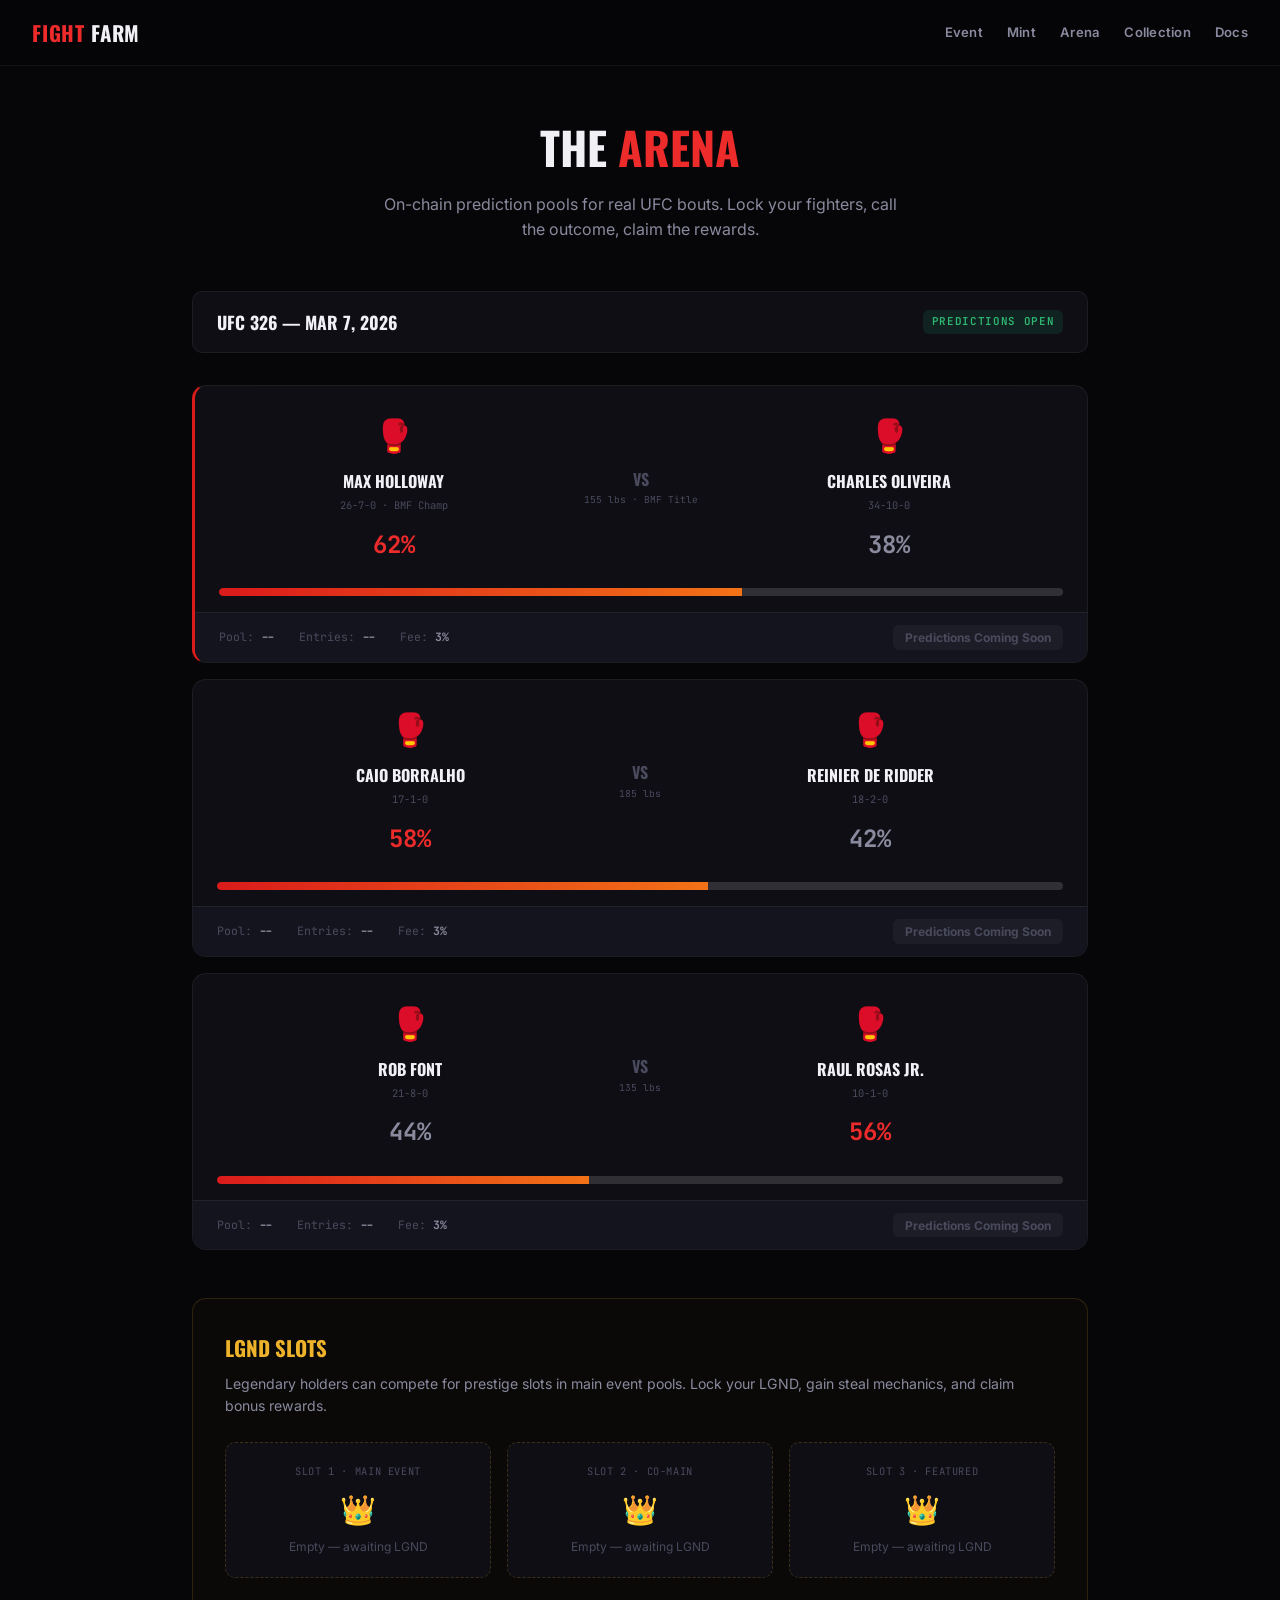
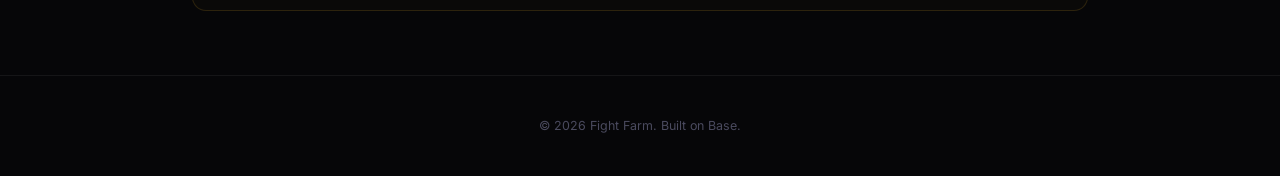
==== arena.html @ 50938107 "Add Event, Mint, Arena, Collection, and Docs pages - Event: UFC 326 fight card with live countdown, " ====
<!DOCTYPE html>
<html lang="en">
<head>
    <meta charset="UTF-8">
    <meta name="viewport" content="width=device-width, initial-scale=1.0">
    <title>Arena — Fight Farm</title>
    <meta name="description" content="Fight Farm Arena. On-chain prediction pools for real UFC bouts. Lock your fighters, call the outcome, claim the rewards.">
    <link rel="icon" href="data:image/svg+xml,<svg xmlns='http://www.w3.org/2000/svg' viewBox='0 0 100 100'><text y='.9em' font-size='90'>🥊</text></svg>">
    <link rel="preconnect" href="https://fonts.googleapis.com">
    <link rel="preconnect" href="https://fonts.gstatic.com" crossorigin>
    <link href="https://fonts.googleapis.com/css2?family=Inter:wght@400;500;600;700;800;900&family=Oswald:wght@400;500;600;700;800;900&family=JetBrains+Mono:wght@300;400;600;700&display=swap" rel="stylesheet">
    <link rel="stylesheet" href="/styles/main.css">
    <style>
        .arena-page { max-width: 960px; margin: 0 auto; padding: 7rem 2rem 4rem; }
        .arena-header { text-align: center; margin-bottom: 3rem; }
        .arena-header h1 {
            font-family: var(--font-display);
            font-size: 2.8rem;
            font-weight: 900;
            text-transform: uppercase;
            margin-bottom: 0.5rem;
        }
        .arena-header h1 span { color: var(--red-bright); }
        .arena-header p { font-size: 1rem; color: var(--text-secondary); max-width: 520px; margin: 0 auto; }

        /* ── Event Selector ── */
        .arena-event-bar {
            display: flex;
            justify-content: space-between;
            align-items: center;
            padding: 1rem 1.5rem;
            background: var(--bg-card);
            border: 1px solid var(--border-subtle);
            border-radius: var(--radius-md);
            margin-bottom: 2rem;
        }
        .arena-event-name {
            font-family: var(--font-display);
            font-size: 1.1rem;
            font-weight: 700;
            text-transform: uppercase;
        }
        .arena-event-status {
            font-family: var(--font-mono);
            font-size: 0.68rem;
            font-weight: 600;
            padding: 0.3em 0.8em;
            border-radius: var(--radius-sm);
            text-transform: uppercase;
            letter-spacing: 0.06em;
        }
        .arena-event-status--open { background: hsla(150, 60%, 45%, 0.12); color: var(--fight-green); }
        .arena-event-status--locked { background: hsla(42, 85%, 55%, 0.1); color: var(--gold); }

        /* ── Pool Cards ── */
        .arena-pools { display: flex; flex-direction: column; gap: 1rem; }

        .pool-card {
            border-radius: var(--radius-lg);
            border: 1px solid var(--border-subtle);
            background: var(--bg-card);
            overflow: hidden;
            transition: border-color 0.2s;
        }
        .pool-card:hover { border-color: var(--border-red); }
        .pool-card--main { border-left: 3px solid var(--red); }

        .pool-matchup {
            display: grid;
            grid-template-columns: 1fr auto 1fr;
            align-items: center;
            padding: 1.5rem;
            gap: 1rem;
        }
        .pool-fighter { text-align: center; }
        .pool-fighter-icon { font-size: 2rem; margin-bottom: 0.5rem; display: block; }
        .pool-fighter-name {
            font-family: var(--font-display);
            font-size: 1rem;
            font-weight: 700;
            text-transform: uppercase;
            margin-bottom: 0.15rem;
        }
        .pool-fighter-record {
            font-family: var(--font-mono);
            font-size: 0.65rem;
            color: var(--text-dim);
            margin-bottom: 0.75rem;
        }
        .pool-fighter-odds {
            font-family: var(--font-mono);
            font-size: 1.5rem;
            font-weight: 700;
        }
        .pool-fighter-odds--fav { color: var(--red-bright); }
        .pool-fighter-odds--dog { color: var(--text-secondary); }

        .pool-vs {
            text-align: center;
        }
        .pool-vs-label {
            font-family: var(--font-display);
            font-size: 1rem;
            font-weight: 900;
            color: var(--text-dim);
        }
        .pool-vs-weight {
            font-family: var(--font-mono);
            font-size: 0.6rem;
            color: var(--text-dim);
        }

        /* ── Pool Bottom Bar ── */
        .pool-bottom {
            display: flex;
            justify-content: space-between;
            align-items: center;
            padding: 0.75rem 1.5rem;
            background: var(--bg-elevated);
            border-top: 1px solid var(--border-subtle);
            flex-wrap: wrap;
            gap: 0.75rem;
        }
        .pool-stat {
            font-family: var(--font-mono);
            font-size: 0.72rem;
            color: var(--text-dim);
        }
        .pool-stat strong { color: var(--text-secondary); }

        .pool-actions { display: flex; gap: 0.5rem; }
        .pool-btn {
            font-family: var(--font-body);
            font-size: 0.75rem;
            font-weight: 700;
            padding: 0.4em 1em;
            border: none;
            border-radius: var(--radius-sm);
            cursor: pointer;
            transition: filter 0.2s;
        }
        .pool-btn:hover { filter: brightness(1.15); }
        .pool-btn--a { background: var(--red); color: #fff; }
        .pool-btn--b { background: hsla(0, 0%, 100%, 0.08); color: var(--text-primary); }
        .pool-btn--soon { background: hsla(0, 0%, 100%, 0.04); color: var(--text-dim); cursor: not-allowed; }

        /* ── Progress Bar ── */
        .pool-bar-container { padding: 0 1.5rem 1rem; }
        .pool-bar {
            height: 8px;
            border-radius: 4px;
            background: hsla(0, 0%, 100%, 0.04);
            overflow: hidden;
            display: flex;
        }
        .pool-bar-a {
            height: 100%;
            background: linear-gradient(90deg, var(--red), var(--orange));
            border-radius: 4px 0 0 4px;
        }
        .pool-bar-b {
            height: 100%;
            background: hsla(0, 0%, 100%, 0.1);
            flex: 1;
        }

        /* ── LGND Slots Section ── */
        .lgnd-slots-section {
            margin-top: 3rem;
            padding: 2rem;
            border-radius: var(--radius-lg);
            border: 1px solid hsla(42, 85%, 55%, 0.15);
            background: hsla(42, 85%, 55%, 0.02);
        }
        .lgnd-slots-title {
            font-family: var(--font-display);
            font-size: 1.3rem;
            font-weight: 800;
            text-transform: uppercase;
            color: var(--gold);
            margin-bottom: 0.5rem;
        }
        .lgnd-slots-desc {
            font-size: 0.88rem;
            color: var(--text-secondary);
            margin-bottom: 1.5rem;
        }
        .lgnd-slot-grid { display: grid; grid-template-columns: repeat(3, 1fr); gap: 1rem; }
        .lgnd-slot {
            padding: 1.25rem;
            border-radius: var(--radius-md);
            border: 1px dashed hsla(42, 85%, 55%, 0.2);
            background: var(--bg-card);
            text-align: center;
        }
        .lgnd-slot-label {
            font-family: var(--font-mono);
            font-size: 0.65rem;
            color: var(--text-dim);
            text-transform: uppercase;
            letter-spacing: 0.06em;
            margin-bottom: 0.5rem;
        }
        .lgnd-slot-icon { font-size: 1.8rem; margin-bottom: 0.25rem; display: block; }
        .lgnd-slot-status {
            font-size: 0.75rem;
            color: var(--text-dim);
        }

        @media (max-width: 640px) {
            .arena-header h1 { font-size: 2rem; }
            .pool-matchup { grid-template-columns: 1fr; gap: 0.5rem; }
            .pool-bottom { flex-direction: column; text-align: center; }
            .lgnd-slot-grid { grid-template-columns: 1fr; }
        }
    </style>
</head>
<body>

    <nav class="nav">
        <a href="/" class="nav-brand"><span>Fight</span> Farm</a>
        <div class="nav-links">
            <a href="/event" class="nav-link">Event</a>
            <a href="/mint" class="nav-link">Mint</a>
            <a href="/arena" class="nav-link">Arena</a>
            <a href="/collection" class="nav-link">Collection</a>
            <a href="/docs" class="nav-link">Docs</a>
        </div>
    </nav>

    <div class="arena-page">
        <div class="arena-header">
            <h1>The <span>Arena</span></h1>
            <p>On-chain prediction pools for real UFC bouts. Lock your fighters, call the outcome, claim the rewards.</p>
        </div>

        <div class="arena-event-bar">
            <div class="arena-event-name">UFC 326 &mdash; Mar 7, 2026</div>
            <span class="arena-event-status arena-event-status--open">Predictions Open</span>
        </div>

        <div class="arena-pools">
            <!-- Main Event -->
            <div class="pool-card pool-card--main">
                <div class="pool-matchup">
                    <div class="pool-fighter">
                        <span class="pool-fighter-icon">&#129354;</span>
                        <div class="pool-fighter-name">Max Holloway</div>
                        <div class="pool-fighter-record">26-7-0 &middot; BMF Champ</div>
                        <div class="pool-fighter-odds pool-fighter-odds--fav">62%</div>
                    </div>
                    <div class="pool-vs">
                        <div class="pool-vs-label">VS</div>
                        <div class="pool-vs-weight">155 lbs &middot; BMF Title</div>
                    </div>
                    <div class="pool-fighter">
                        <span class="pool-fighter-icon">&#129354;</span>
                        <div class="pool-fighter-name">Charles Oliveira</div>
                        <div class="pool-fighter-record">34-10-0</div>
                        <div class="pool-fighter-odds pool-fighter-odds--dog">38%</div>
                    </div>
                </div>
                <div class="pool-bar-container">
                    <div class="pool-bar">
                        <div class="pool-bar-a" style="width:62%"></div>
                        <div class="pool-bar-b"></div>
                    </div>
                </div>
                <div class="pool-bottom">
                    <div style="display:flex;gap:1.5rem;">
                        <div class="pool-stat">Pool: <strong>--</strong></div>
                        <div class="pool-stat">Entries: <strong>--</strong></div>
                        <div class="pool-stat">Fee: <strong>3%</strong></div>
                    </div>
                    <div class="pool-actions">
                        <button class="pool-btn pool-btn--soon">Predictions Coming Soon</button>
                    </div>
                </div>
            </div>

            <!-- Co-Main -->
            <div class="pool-card">
                <div class="pool-matchup">
                    <div class="pool-fighter">
                        <span class="pool-fighter-icon">&#129354;</span>
                        <div class="pool-fighter-name">Caio Borralho</div>
                        <div class="pool-fighter-record">17-1-0</div>
                        <div class="pool-fighter-odds pool-fighter-odds--fav">58%</div>
                    </div>
                    <div class="pool-vs">
                        <div class="pool-vs-label">VS</div>
                        <div class="pool-vs-weight">185 lbs</div>
                    </div>
                    <div class="pool-fighter">
                        <span class="pool-fighter-icon">&#129354;</span>
                        <div class="pool-fighter-name">Reinier de Ridder</div>
                        <div class="pool-fighter-record">18-2-0</div>
                        <div class="pool-fighter-odds pool-fighter-odds--dog">42%</div>
                    </div>
                </div>
                <div class="pool-bar-container">
                    <div class="pool-bar">
                        <div class="pool-bar-a" style="width:58%"></div>
                        <div class="pool-bar-b"></div>
                    </div>
                </div>
                <div class="pool-bottom">
                    <div style="display:flex;gap:1.5rem;">
                        <div class="pool-stat">Pool: <strong>--</strong></div>
                        <div class="pool-stat">Entries: <strong>--</strong></div>
                        <div class="pool-stat">Fee: <strong>3%</strong></div>
                    </div>
                    <div class="pool-actions">
                        <button class="pool-btn pool-btn--soon">Predictions Coming Soon</button>
                    </div>
                </div>
            </div>

            <!-- Rob Font vs Rosas Jr -->
            <div class="pool-card">
                <div class="pool-matchup">
                    <div class="pool-fighter">
                        <span class="pool-fighter-icon">&#129354;</span>
                        <div class="pool-fighter-name">Rob Font</div>
                        <div class="pool-fighter-record">21-8-0</div>
                        <div class="pool-fighter-odds pool-fighter-odds--dog">44%</div>
                    </div>
                    <div class="pool-vs">
                        <div class="pool-vs-label">VS</div>
                        <div class="pool-vs-weight">135 lbs</div>
                    </div>
                    <div class="pool-fighter">
                        <span class="pool-fighter-icon">&#129354;</span>
                        <div class="pool-fighter-name">Raul Rosas Jr.</div>
                        <div class="pool-fighter-record">10-1-0</div>
                        <div class="pool-fighter-odds pool-fighter-odds--fav">56%</div>
                    </div>
                </div>
                <div class="pool-bar-container">
                    <div class="pool-bar">
                        <div class="pool-bar-a" style="width:44%"></div>
                        <div class="pool-bar-b"></div>
                    </div>
                </div>
                <div class="pool-bottom">
                    <div style="display:flex;gap:1.5rem;">
                        <div class="pool-stat">Pool: <strong>--</strong></div>
                        <div class="pool-stat">Entries: <strong>--</strong></div>
                        <div class="pool-stat">Fee: <strong>3%</strong></div>
                    </div>
                    <div class="pool-actions">
                        <button class="pool-btn pool-btn--soon">Predictions Coming Soon</button>
                    </div>
                </div>
            </div>
        </div>

        <!-- LGND Slots -->
        <div class="lgnd-slots-section">
            <div class="lgnd-slots-title">LGND Slots</div>
            <p class="lgnd-slots-desc">Legendary holders can compete for prestige slots in main event pools. Lock your LGND, gain steal mechanics, and claim bonus rewards.</p>
            <div class="lgnd-slot-grid">
                <div class="lgnd-slot">
                    <div class="lgnd-slot-label">Slot 1 &middot; Main Event</div>
                    <span class="lgnd-slot-icon">&#128081;</span>
                    <div class="lgnd-slot-status">Empty &mdash; awaiting LGND</div>
                </div>
                <div class="lgnd-slot">
                    <div class="lgnd-slot-label">Slot 2 &middot; Co-Main</div>
                    <span class="lgnd-slot-icon">&#128081;</span>
                    <div class="lgnd-slot-status">Empty &mdash; awaiting LGND</div>
                </div>
                <div class="lgnd-slot">
                    <div class="lgnd-slot-label">Slot 3 &middot; Featured</div>
                    <span class="lgnd-slot-icon">&#128081;</span>
                    <div class="lgnd-slot-status">Empty &mdash; awaiting LGND</div>
                </div>
            </div>
        </div>
    </div>

    <footer class="footer">
        <p>&copy; 2026 Fight Farm. Built on Base.</p>
    </footer>
</body>
</html>
---- styles/main.css ----
/* ══════════════════════════════════════
   FIGHT FARM — Dark & Aggressive
   ══════════════════════════════════════ */

:root {
    --bg-dark: #060608;
    --bg-card: #0e0e14;
    --bg-elevated: #14141e;
    --bg-ring: #1a1a26;
    --text-primary: #f0f0f5;
    --text-secondary: #8a8a9e;
    --text-dim: #4a4a5e;
    --red: hsl(0, 78%, 48%);
    --red-bright: hsl(0, 85%, 55%);
    --red-dim: hsla(0, 78%, 48%, 0.12);
    --red-glow: hsla(0, 78%, 48%, 0.25);
    --orange: hsl(25, 90%, 52%);
    --gold: hsl(42, 85%, 55%);
    --gold-dim: hsla(42, 85%, 55%, 0.1);
    --arena-blue: hsl(220, 70%, 55%);
    --arena-dim: hsla(220, 70%, 55%, 0.1);
    --fight-green: hsl(150, 60%, 45%);
    --fight-dim: hsla(150, 60%, 45%, 0.1);
    --border-subtle: hsla(0, 0%, 100%, 0.06);
    --border-red: hsla(0, 78%, 48%, 0.2);
    --radius-sm: 6px;
    --radius-md: 10px;
    --radius-lg: 14px;
    --radius-xl: 20px;
    --font-body: 'Inter', -apple-system, sans-serif;
    --font-display: 'Oswald', 'Inter', sans-serif;
    --font-mono: 'JetBrains Mono', monospace;
}

*, *::before, *::after { box-sizing: border-box; margin: 0; padding: 0; }

html { scroll-behavior: smooth; }

body {
    font-family: var(--font-body);
    background: var(--bg-dark);
    color: var(--text-primary);
    line-height: 1.6;
    -webkit-font-smoothing: antialiased;
    overflow-x: hidden;
}

a { color: inherit; text-decoration: none; }

/* ── Nav ── */
.nav {
    display: flex;
    align-items: center;
    justify-content: space-between;
    padding: 1rem 2rem;
    position: fixed;
    top: 0; left: 0; right: 0;
    z-index: 100;
    background: hsla(240, 20%, 3%, 0.9);
    backdrop-filter: blur(16px);
    border-bottom: 1px solid var(--border-subtle);
}
.nav-brand {
    font-family: var(--font-display);
    font-size: 1.3rem;
    font-weight: 700;
    text-transform: uppercase;
    letter-spacing: 0.04em;
    color: var(--text-primary);
}
.nav-brand span { color: var(--red-bright); }
.nav-links { display: flex; gap: 1.5rem; align-items: center; }
.nav-link {
    font-size: 0.82rem;
    font-weight: 600;
    color: var(--text-secondary);
    transition: color 0.2s;
    letter-spacing: 0.02em;
}
.nav-link:hover { color: var(--text-primary); }
.nav-cta {
    font-size: 0.78rem;
    font-weight: 700;
    padding: 0.5em 1.2em;
    background: var(--red);
    color: #fff;
    border-radius: var(--radius-sm);
    transition: filter 0.2s, transform 0.2s;
    letter-spacing: 0.02em;
}
.nav-cta:hover { filter: brightness(1.2); transform: translateY(-1px); }

/* ── Hero ── */
.hero {
    position: relative;
    text-align: center;
    padding: 11rem 2rem 7rem;
    overflow: hidden;
}
.hero::before {
    content: '';
    position: absolute;
    inset: 0;
    background:
        radial-gradient(ellipse 80% 60% at 50% 30%, hsla(0, 78%, 48%, 0.08) 0%, transparent 60%),
        radial-gradient(ellipse 50% 40% at 20% 80%, hsla(25, 90%, 52%, 0.04) 0%, transparent 50%),
        radial-gradient(ellipse 50% 40% at 80% 80%, hsla(0, 78%, 48%, 0.04) 0%, transparent 50%);
    pointer-events: none;
}
.hero-badge {
    display: inline-flex;
    align-items: center;
    gap: 0.4em;
    font-family: var(--font-mono);
    font-size: 0.7rem;
    font-weight: 600;
    text-transform: uppercase;
    letter-spacing: 0.1em;
    padding: 0.4em 1em;
    border-radius: 100px;
    border: 1px solid var(--border-red);
    background: var(--red-dim);
    color: var(--red-bright);
    margin-bottom: 1.5rem;
    position: relative;
}
.hero h1 {
    font-family: var(--font-display);
    font-size: 5rem;
    font-weight: 900;
    text-transform: uppercase;
    letter-spacing: -0.01em;
    line-height: 1;
    margin-bottom: 1.2rem;
    position: relative;
}
.hero h1 .fight { color: var(--red-bright); }
.hero h1 .farm {
    background: linear-gradient(135deg, var(--text-primary), var(--text-secondary));
    -webkit-background-clip: text;
    -webkit-text-fill-color: transparent;
    background-clip: text;
}
.hero-sub {
    font-size: 1.25rem;
    color: var(--text-secondary);
    max-width: 600px;
    margin: 0 auto 2rem;
    line-height: 1.5;
    position: relative;
}
.hero-actions {
    display: flex;
    gap: 1rem;
    justify-content: center;
    position: relative;
}
.btn {
    display: inline-flex;
    align-items: center;
    gap: 0.5em;
    font-family: var(--font-body);
    font-size: 0.9rem;
    font-weight: 700;
    padding: 0.75em 1.8em;
    border-radius: var(--radius-md);
    border: none;
    cursor: pointer;
    transition: all 0.2s;
    text-decoration: none;
}
.btn-primary {
    background: var(--red);
    color: #fff;
    box-shadow: 0 4px 20px var(--red-glow);
}
.btn-primary:hover { filter: brightness(1.15); transform: translateY(-2px); box-shadow: 0 6px 28px var(--red-glow); }
.btn-secondary {
    background: hsla(0, 0%, 100%, 0.06);
    color: var(--text-primary);
    border: 1px solid var(--border-subtle);
}
.btn-secondary:hover { background: hsla(0, 0%, 100%, 0.1); transform: translateY(-2px); }

/* ── Stats Bar ── */
.stats-bar {
    display: flex;
    justify-content: center;
    gap: 3rem;
    padding: 2.5rem 2rem;
    border-top: 1px solid var(--border-subtle);
    border-bottom: 1px solid var(--border-subtle);
    background: var(--bg-card);
}
.stat { text-align: center; }
.stat-value {
    font-family: var(--font-display);
    font-size: 1.8rem;
    font-weight: 800;
    color: var(--text-primary);
}
.stat-value .accent { color: var(--red-bright); }
.stat-label {
    font-size: 0.75rem;
    font-weight: 600;
    color: var(--text-dim);
    text-transform: uppercase;
    letter-spacing: 0.08em;
    margin-top: 0.25rem;
}

/* ── Sections ── */
.section {
    max-width: 1080px;
    margin: 0 auto;
    padding: 5rem 2rem;
}
.section-label {
    font-family: var(--font-mono);
    font-size: 0.68rem;
    font-weight: 600;
    text-transform: uppercase;
    letter-spacing: 0.1em;
    color: var(--red-bright);
    margin-bottom: 0.75rem;
}
.section-title {
    font-family: var(--font-display);
    font-size: 2.4rem;
    font-weight: 800;
    text-transform: uppercase;
    line-height: 1.1;
    margin-bottom: 1rem;
}
.section-desc {
    font-size: 1.05rem;
    color: var(--text-secondary);
    max-width: 640px;
    line-height: 1.6;
    margin-bottom: 2.5rem;
}
.section-center { text-align: center; }
.section-center .section-desc { margin-left: auto; margin-right: auto; }

/* ── How It Works ── */
.steps-grid {
    display: grid;
    grid-template-columns: repeat(4, 1fr);
    gap: 1.5rem;
}
.step-card {
    padding: 1.5rem;
    border-radius: var(--radius-lg);
    border: 1px solid var(--border-subtle);
    background: var(--bg-card);
    position: relative;
    transition: border-color 0.3s;
}
.step-card:hover { border-color: var(--border-red); }
.step-num {
    font-family: var(--font-display);
    font-size: 2.4rem;
    font-weight: 900;
    color: var(--red-dim);
    line-height: 1;
    margin-bottom: 0.75rem;
}
.step-card:hover .step-num { color: var(--red); }
.step-title {
    font-family: var(--font-display);
    font-size: 1.1rem;
    font-weight: 700;
    text-transform: uppercase;
    margin-bottom: 0.5rem;
}
.step-desc {
    font-size: 0.85rem;
    color: var(--text-secondary);
    line-height: 1.55;
}

/* ── NFT Tiers ── */
.tiers-grid {
    display: grid;
    grid-template-columns: repeat(4, 1fr);
    gap: 1.25rem;
}
.tier-card {
    padding: 1.5rem;
    border-radius: var(--radius-lg);
    border: 1px solid var(--border-subtle);
    background: var(--bg-card);
    text-align: center;
    position: relative;
    overflow: hidden;
    transition: border-color 0.3s, transform 0.3s;
}
.tier-card:hover { transform: translateY(-4px); }
.tier-card::before {
    content: '';
    position: absolute;
    top: 0; left: 0; right: 0;
    height: 3px;
    background: var(--tier-color, var(--red));
}
.tier-icon {
    font-size: 2.2rem;
    margin-bottom: 0.75rem;
    display: block;
}
.tier-name {
    font-family: var(--font-display);
    font-size: 1.1rem;
    font-weight: 800;
    text-transform: uppercase;
    margin-bottom: 0.15rem;
    color: var(--tier-color, var(--text-primary));
}
.tier-full {
    font-size: 0.72rem;
    color: var(--text-dim);
    margin-bottom: 0.75rem;
}
.tier-price {
    font-family: var(--font-mono);
    font-size: 1.3rem;
    font-weight: 700;
    color: var(--text-primary);
    margin-bottom: 0.5rem;
}
.tier-price .currency { font-size: 0.7rem; color: var(--text-dim); }
.tier-details {
    font-size: 0.8rem;
    color: var(--text-secondary);
    line-height: 1.6;
}
.tier-card--lgnd { border-color: hsla(42, 85%, 55%, 0.2); }
.tier-card--lgnd:hover { border-color: var(--gold); box-shadow: 0 0 30px hsla(42, 85%, 55%, 0.1); }

/* ── Tokens ── */
.tokens-grid {
    display: grid;
    grid-template-columns: 1fr 1fr;
    gap: 1.5rem;
}
.token-card {
    padding: 2rem;
    border-radius: var(--radius-lg);
    border: 1px solid var(--border-subtle);
    background: var(--bg-card);
    position: relative;
    overflow: hidden;
}
.token-card::before {
    content: '';
    position: absolute;
    inset: 0;
    background: radial-gradient(ellipse 70% 50% at 80% 20%, var(--token-glow, transparent) 0%, transparent 70%);
    pointer-events: none;
}
.token-ticker {
    font-family: var(--font-display);
    font-size: 2rem;
    font-weight: 900;
    text-transform: uppercase;
    color: var(--token-color, var(--text-primary));
    margin-bottom: 0.25rem;
    position: relative;
}
.token-role {
    font-family: var(--font-mono);
    font-size: 0.68rem;
    font-weight: 600;
    text-transform: uppercase;
    letter-spacing: 0.08em;
    color: var(--text-dim);
    margin-bottom: 1rem;
    position: relative;
}
.token-desc {
    font-size: 0.92rem;
    color: var(--text-secondary);
    line-height: 1.6;
    margin-bottom: 1.25rem;
    position: relative;
}
.token-uses {
    list-style: none;
    position: relative;
}
.token-uses li {
    font-size: 0.82rem;
    color: var(--text-secondary);
    padding: 0.35em 0;
    padding-left: 1.2em;
    position: relative;
}
.token-uses li::before {
    content: '';
    position: absolute;
    left: 0;
    top: 0.7em;
    width: 6px;
    height: 6px;
    border-radius: 50%;
    background: var(--token-color, var(--text-dim));
}

/* ── Arena ── */
.arena-section {
    position: relative;
    border-radius: var(--radius-xl);
    border: 1px solid var(--border-red);
    background: linear-gradient(145deg, hsla(0, 78%, 48%, 0.04), var(--bg-card));
    padding: 3rem;
    overflow: hidden;
}
.arena-section::before {
    content: '';
    position: absolute;
    inset: 0;
    background: radial-gradient(ellipse 60% 50% at 50% 0%, hsla(0, 78%, 48%, 0.06) 0%, transparent 60%);
    pointer-events: none;
}
.arena-inner {
    position: relative;
    display: grid;
    grid-template-columns: 1fr 1fr;
    gap: 3rem;
    align-items: center;
}
.arena-features { display: flex; flex-direction: column; gap: 1.25rem; }
.arena-feature {
    display: flex;
    gap: 1rem;
    align-items: flex-start;
}
.arena-feature-icon {
    width: 40px;
    height: 40px;
    border-radius: var(--radius-sm);
    background: var(--red-dim);
    display: flex;
    align-items: center;
    justify-content: center;
    font-size: 1.1rem;
    flex-shrink: 0;
}
.arena-feature-title {
    font-weight: 700;
    font-size: 0.95rem;
    margin-bottom: 0.2rem;
}
.arena-feature-desc {
    font-size: 0.82rem;
    color: var(--text-secondary);
    line-height: 1.5;
}
.arena-visual {
    display: flex;
    flex-direction: column;
    gap: 1rem;
}
.arena-pool {
    padding: 1.25rem;
    border-radius: var(--radius-md);
    border: 1px solid var(--border-subtle);
    background: var(--bg-elevated);
}
.arena-pool-header {
    display: flex;
    justify-content: space-between;
    align-items: center;
    margin-bottom: 0.75rem;
}
.arena-pool-matchup {
    font-family: var(--font-display);
    font-size: 0.95rem;
    font-weight: 700;
    text-transform: uppercase;
}
.arena-pool-event {
    font-family: var(--font-mono);
    font-size: 0.65rem;
    color: var(--text-dim);
}
.arena-pool-bar {
    height: 6px;
    border-radius: 3px;
    background: var(--bg-dark);
    overflow: hidden;
    margin-bottom: 0.5rem;
}
.arena-pool-fill {
    height: 100%;
    border-radius: 3px;
    background: linear-gradient(90deg, var(--red), var(--orange));
}
.arena-pool-stats {
    display: flex;
    justify-content: space-between;
    font-size: 0.72rem;
    color: var(--text-dim);
}

/* ── LGND Section ── */
.lgnd-section {
    text-align: center;
    padding: 4rem 2rem;
    position: relative;
}
.lgnd-section::before {
    content: '';
    position: absolute;
    inset: 0;
    background: radial-gradient(ellipse 60% 40% at 50% 50%, hsla(42, 85%, 55%, 0.04) 0%, transparent 60%);
    pointer-events: none;
}
.lgnd-flow {
    display: flex;
    align-items: center;
    justify-content: center;
    gap: 1rem;
    margin-top: 2rem;
    flex-wrap: wrap;
    position: relative;
}
.lgnd-step {
    padding: 1.25rem 1.5rem;
    border-radius: var(--radius-md);
    background: var(--bg-card);
    border: 1px solid var(--border-subtle);
    text-align: center;
    min-width: 140px;
}
.lgnd-step-label {
    font-family: var(--font-mono);
    font-size: 0.68rem;
    color: var(--text-dim);
    text-transform: uppercase;
    letter-spacing: 0.06em;
    margin-bottom: 0.3rem;
}
.lgnd-step-value {
    font-family: var(--font-display);
    font-size: 1.1rem;
    font-weight: 700;
}
.lgnd-arrow {
    font-size: 1.5rem;
    color: var(--text-dim);
}
.lgnd-step--result {
    border-color: hsla(42, 85%, 55%, 0.3);
    background: hsla(42, 85%, 55%, 0.05);
}
.lgnd-step--result .lgnd-step-value { color: var(--gold); }

/* ── Roadmap ── */
.roadmap-grid {
    display: grid;
    grid-template-columns: repeat(2, 1fr);
    gap: 1.25rem;
}
.roadmap-card {
    padding: 1.5rem;
    border-radius: var(--radius-lg);
    border: 1px solid var(--border-subtle);
    background: var(--bg-card);
    position: relative;
}
.roadmap-card::before {
    content: '';
    position: absolute;
    top: 0; left: 0; right: 0;
    height: 2px;
    background: var(--phase-color, var(--red));
    border-radius: 2px 2px 0 0;
}
.roadmap-phase {
    font-family: var(--font-mono);
    font-size: 0.65rem;
    font-weight: 600;
    text-transform: uppercase;
    letter-spacing: 0.08em;
    color: var(--phase-color, var(--red));
    margin-bottom: 0.5rem;
}
.roadmap-title {
    font-family: var(--font-display);
    font-size: 1.15rem;
    font-weight: 700;
    text-transform: uppercase;
    margin-bottom: 0.75rem;
}
.roadmap-items {
    list-style: none;
}
.roadmap-items li {
    font-size: 0.82rem;
    color: var(--text-secondary);
    padding: 0.3em 0;
    padding-left: 1.2em;
    position: relative;
}
.roadmap-items li::before {
    content: '';
    position: absolute;
    left: 0;
    top: 0.65em;
    width: 5px;
    height: 5px;
    border-radius: 50%;
    background: var(--phase-color, var(--text-dim));
}

/* ── CTA ── */
.cta-section {
    text-align: center;
    padding: 6rem 2rem;
    position: relative;
}
.cta-section::before {
    content: '';
    position: absolute;
    inset: 0;
    background: radial-gradient(ellipse 60% 50% at 50% 50%, hsla(0, 78%, 48%, 0.06) 0%, transparent 60%);
    pointer-events: none;
}
.cta-title {
    font-family: var(--font-display);
    font-size: 2.8rem;
    font-weight: 900;
    text-transform: uppercase;
    line-height: 1.1;
    margin-bottom: 1rem;
    position: relative;
}
.cta-desc {
    font-size: 1.05rem;
    color: var(--text-secondary);
    max-width: 500px;
    margin: 0 auto 2rem;
    position: relative;
}
.cta-links {
    display: flex;
    gap: 1rem;
    justify-content: center;
    position: relative;
}

/* ── Footer ── */
.footer {
    text-align: center;
    padding: 2.5rem 2rem;
    font-size: 0.78rem;
    color: var(--text-dim);
    border-top: 1px solid var(--border-subtle);
}

/* ── Separator ── */
.divider {
    border: none;
    border-top: 1px solid var(--border-subtle);
    margin: 0;
}

/* ── Responsive ── */
@media (max-width: 900px) {
    .steps-grid { grid-template-columns: repeat(2, 1fr); }
    .tiers-grid { grid-template-columns: repeat(2, 1fr); }
    .arena-inner { grid-template-columns: 1fr; }
    .roadmap-grid { grid-template-columns: 1fr; }
}
@media (max-width: 640px) {
    .hero h1 { font-size: 3rem; }
    .hero { padding: 9rem 1.5rem 5rem; }
    .nav { padding: 0.9rem 1.25rem; }
    .nav-links { gap: 0.75rem; }
    .nav-link { display: none; }
    .steps-grid { grid-template-columns: 1fr; }
    .tiers-grid { grid-template-columns: 1fr; }
    .tokens-grid { grid-template-columns: 1fr; }
    .stats-bar { gap: 1.5rem; flex-wrap: wrap; }
    .hero-actions { flex-direction: column; align-items: center; }
    .section-title { font-size: 1.8rem; }
    .arena-section { padding: 2rem 1.5rem; }
    .lgnd-flow { flex-direction: column; }
    .lgnd-arrow { transform: rotate(90deg); }
    .cta-title { font-size: 2rem; }
    .cta-links { flex-direction: column; align-items: center; }
}
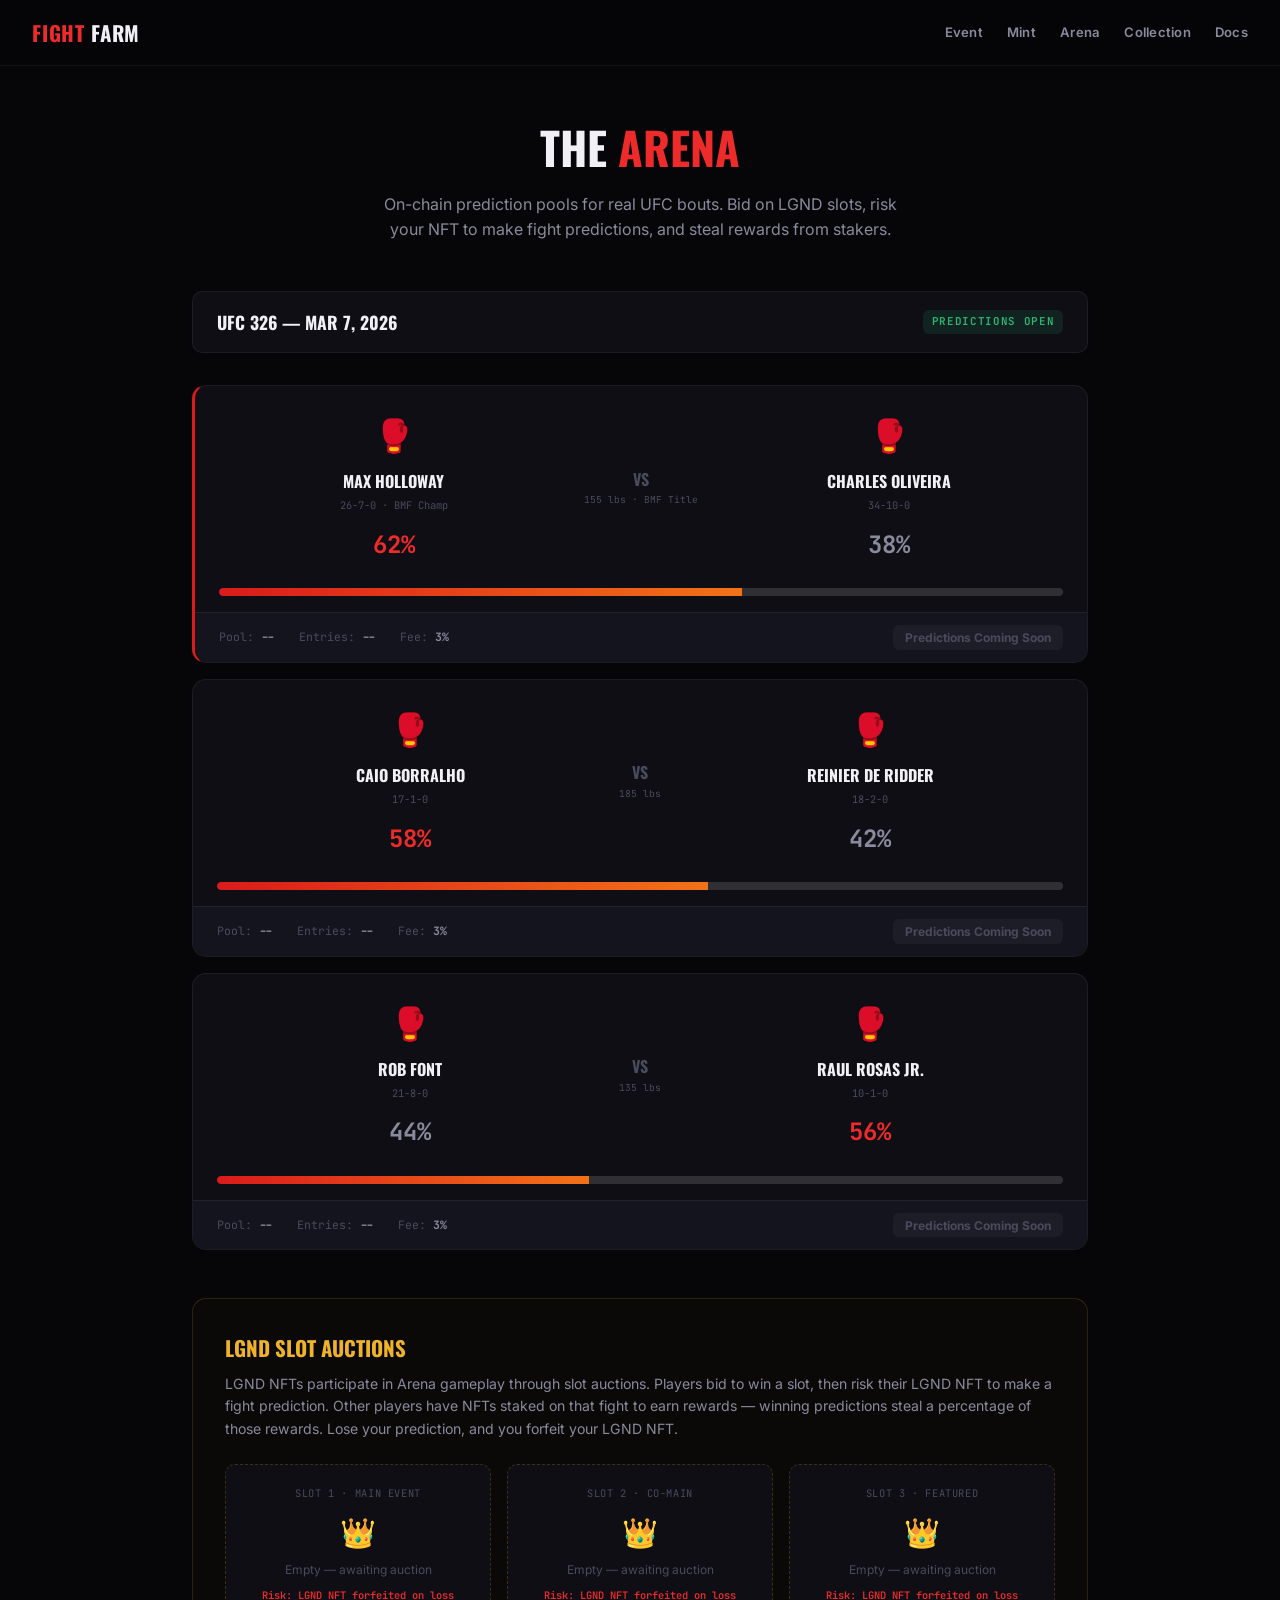
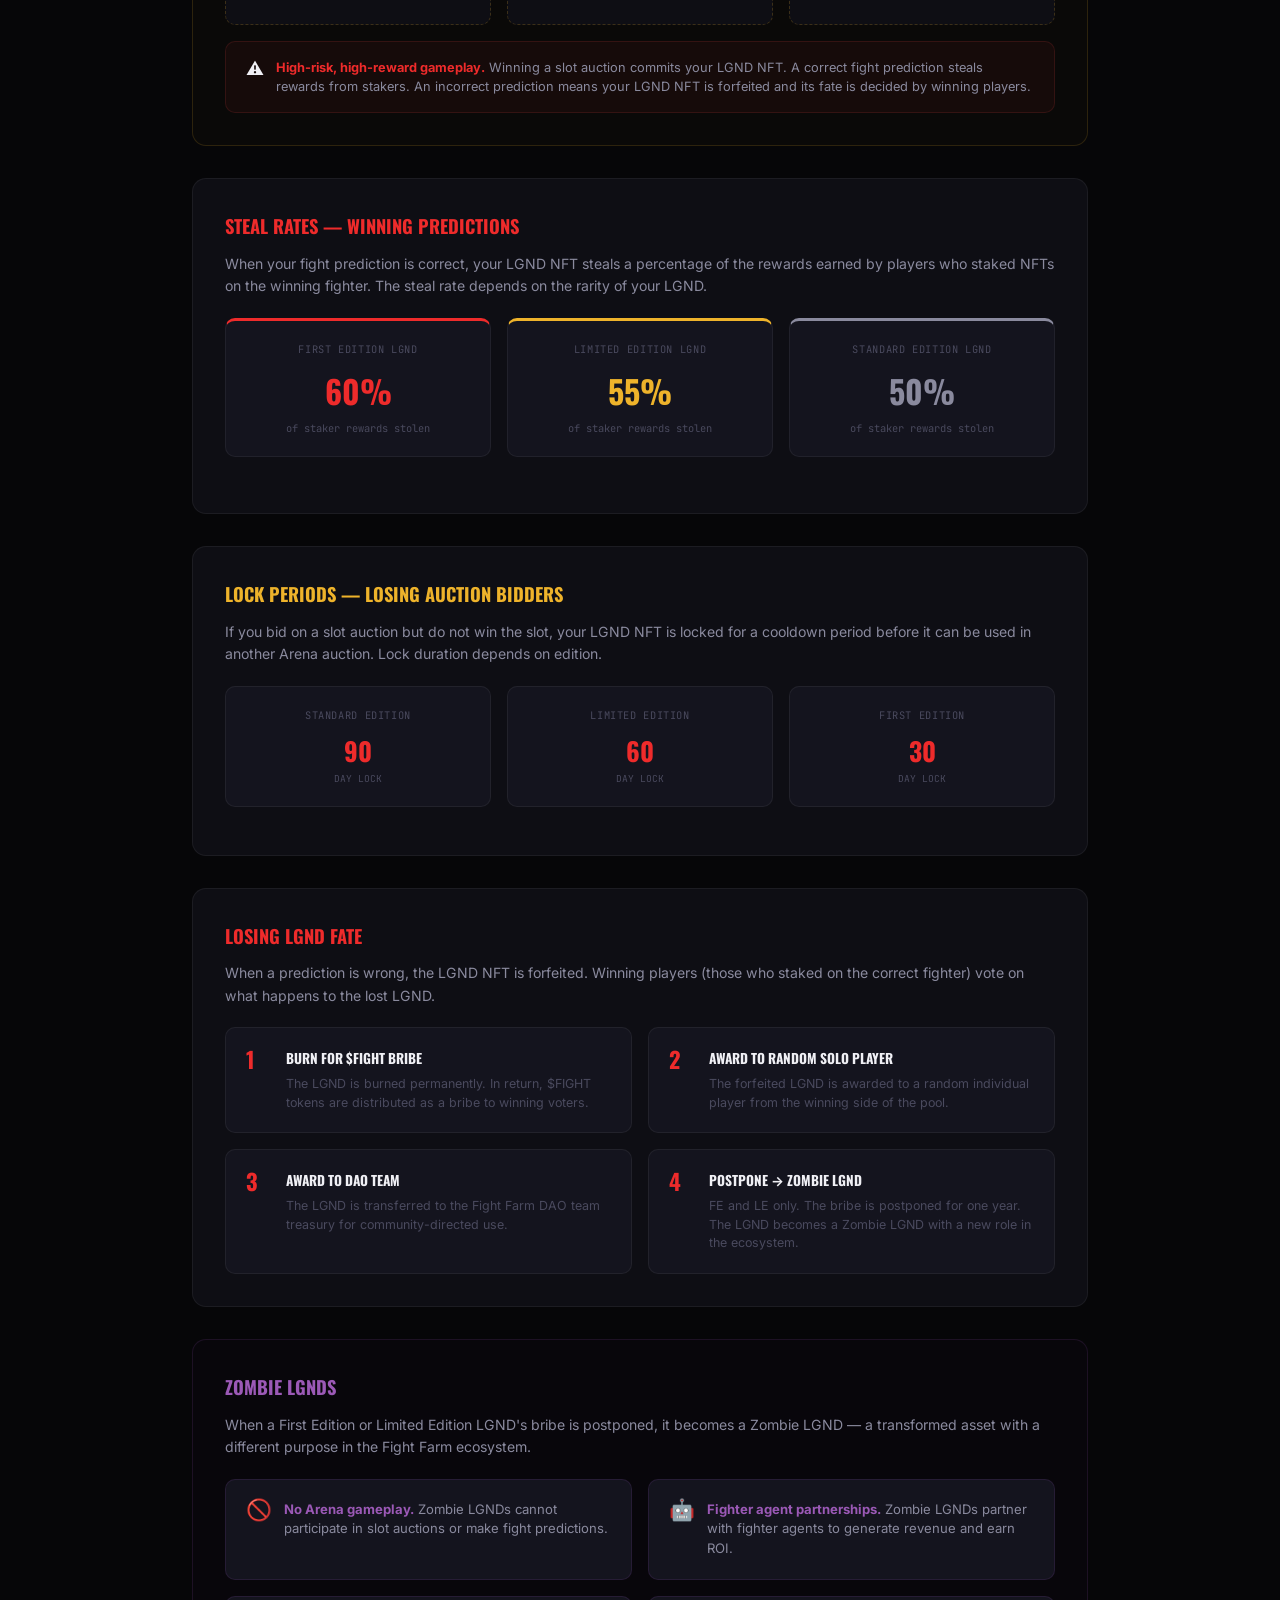
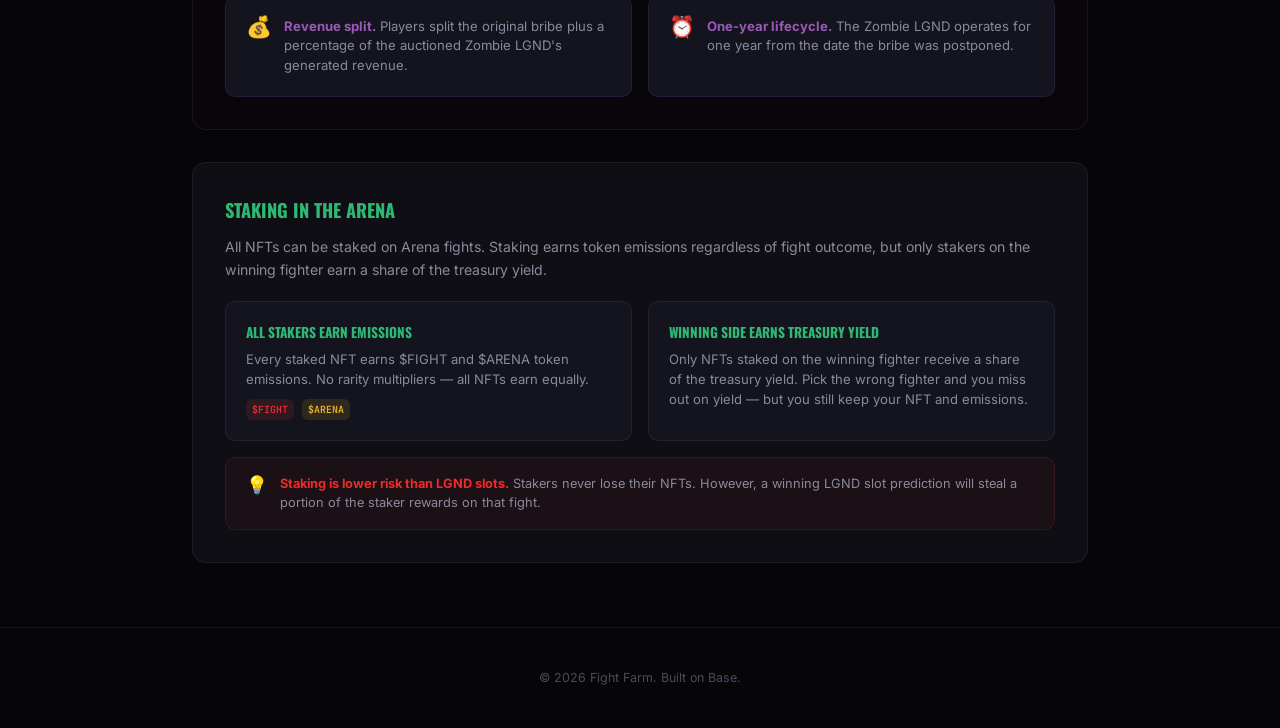
==== commit cfac832c: "Update all pages to match Fight Farm PDF spec Add 3 LGND upgrade paths (SE/LE/FE LGND), Arena slot a" ====
--- a/arena.html
+++ b/arena.html
@@ -206,12 +206,261 @@
             font-size: 0.75rem;
             color: var(--text-dim);
         }
+        .lgnd-slot-risk {
+            font-family: var(--font-mono);
+            font-size: 0.65rem;
+            color: var(--red-bright);
+            margin-top: 0.5rem;
+            font-weight: 600;
+        }
+
+        /* ── Arena Mechanics Sections ── */
+        .arena-mechanics {
+            margin-top: 2rem;
+        }
+        .mechanics-section {
+            margin-top: 2rem;
+            padding: 2rem;
+            border-radius: var(--radius-lg);
+            border: 1px solid var(--border-subtle);
+            background: var(--bg-card);
+        }
+        .mechanics-section-title {
+            font-family: var(--font-display);
+            font-size: 1.15rem;
+            font-weight: 800;
+            text-transform: uppercase;
+            margin-bottom: 0.75rem;
+        }
+        .mechanics-section-title--red { color: var(--red-bright); }
+        .mechanics-section-title--gold { color: var(--gold); }
+        .mechanics-section-title--green { color: var(--fight-green); }
+        .mechanics-section-title--zombie { color: #9b59b6; }
+
+        .mechanics-desc {
+            font-size: 0.88rem;
+            color: var(--text-secondary);
+            margin-bottom: 1.25rem;
+            line-height: 1.6;
+        }
+
+        /* ── Steal Rates Table ── */
+        .steal-rates-grid {
+            display: grid;
+            grid-template-columns: repeat(3, 1fr);
+            gap: 1rem;
+            margin-bottom: 1.5rem;
+        }
+        .steal-rate-card {
+            padding: 1.25rem 1rem;
+            border-radius: var(--radius-md);
+            background: var(--bg-elevated);
+            border: 1px solid var(--border-subtle);
+            text-align: center;
+        }
+        .steal-rate-card--fe { border-top: 3px solid var(--red-bright); }
+        .steal-rate-card--le { border-top: 3px solid var(--gold); }
+        .steal-rate-card--se { border-top: 3px solid var(--text-secondary); }
+
+        .steal-rate-label {
+            font-family: var(--font-mono);
+            font-size: 0.65rem;
+            color: var(--text-dim);
+            text-transform: uppercase;
+            letter-spacing: 0.06em;
+            margin-bottom: 0.5rem;
+        }
+        .steal-rate-value {
+            font-family: var(--font-display);
+            font-size: 2rem;
+            font-weight: 900;
+            margin-bottom: 0.2rem;
+        }
+        .steal-rate-value--fe { color: var(--red-bright); }
+        .steal-rate-value--le { color: var(--gold); }
+        .steal-rate-value--se { color: var(--text-secondary); }
+
+        .steal-rate-sub {
+            font-family: var(--font-mono);
+            font-size: 0.65rem;
+            color: var(--text-dim);
+        }
+
+        /* ── Lock Periods ── */
+        .lock-grid {
+            display: grid;
+            grid-template-columns: repeat(3, 1fr);
+            gap: 1rem;
+            margin-bottom: 1rem;
+        }
+        .lock-card {
+            padding: 1.25rem 1rem;
+            border-radius: var(--radius-md);
+            background: var(--bg-elevated);
+            border: 1px solid var(--border-subtle);
+            text-align: center;
+        }
+        .lock-card-type {
+            font-family: var(--font-mono);
+            font-size: 0.65rem;
+            color: var(--text-dim);
+            text-transform: uppercase;
+            letter-spacing: 0.06em;
+            margin-bottom: 0.4rem;
+        }
+        .lock-card-days {
+            font-family: var(--font-display);
+            font-size: 1.6rem;
+            font-weight: 900;
+            color: var(--red-bright);
+        }
+        .lock-card-label {
+            font-family: var(--font-mono);
+            font-size: 0.6rem;
+            color: var(--text-dim);
+            text-transform: uppercase;
+        }
+
+        /* ── Fate Options ── */
+        .fate-grid {
+            display: grid;
+            grid-template-columns: repeat(2, 1fr);
+            gap: 1rem;
+        }
+        .fate-card {
+            padding: 1.25rem;
+            border-radius: var(--radius-md);
+            background: var(--bg-elevated);
+            border: 1px solid var(--border-subtle);
+            display: flex;
+            gap: 1rem;
+            align-items: flex-start;
+        }
+        .fate-number {
+            font-family: var(--font-display);
+            font-size: 1.4rem;
+            font-weight: 900;
+            color: var(--red-bright);
+            min-width: 1.5rem;
+            line-height: 1;
+        }
+        .fate-content {}
+        .fate-title {
+            font-family: var(--font-display);
+            font-size: 0.85rem;
+            font-weight: 700;
+            text-transform: uppercase;
+            color: var(--text-primary);
+            margin-bottom: 0.3rem;
+        }
+        .fate-desc {
+            font-size: 0.78rem;
+            color: var(--text-dim);
+            line-height: 1.5;
+        }
+
+        /* ── Zombie LGNDs ── */
+        .zombie-traits {
+            display: grid;
+            grid-template-columns: repeat(2, 1fr);
+            gap: 1rem;
+        }
+        .zombie-trait {
+            padding: 1.25rem;
+            border-radius: var(--radius-md);
+            background: var(--bg-elevated);
+            border: 1px solid hsla(280, 40%, 50%, 0.15);
+            display: flex;
+            gap: 0.75rem;
+            align-items: flex-start;
+        }
+        .zombie-trait-icon {
+            font-size: 1.3rem;
+            line-height: 1;
+        }
+        .zombie-trait-text {
+            font-size: 0.82rem;
+            color: var(--text-secondary);
+            line-height: 1.5;
+        }
+        .zombie-trait-text strong {
+            color: #9b59b6;
+        }
+
+        /* ── Staking Section ── */
+        .staking-rules {
+            display: grid;
+            grid-template-columns: repeat(2, 1fr);
+            gap: 1rem;
+        }
+        .staking-rule {
+            padding: 1.25rem;
+            border-radius: var(--radius-md);
+            background: var(--bg-elevated);
+            border: 1px solid var(--border-subtle);
+        }
+        .staking-rule-title {
+            font-family: var(--font-display);
+            font-size: 0.85rem;
+            font-weight: 700;
+            text-transform: uppercase;
+            color: var(--fight-green);
+            margin-bottom: 0.4rem;
+        }
+        .staking-rule-desc {
+            font-size: 0.82rem;
+            color: var(--text-secondary);
+            line-height: 1.5;
+        }
+        .staking-rule-tokens {
+            display: flex;
+            gap: 0.5rem;
+            margin-top: 0.6rem;
+        }
+        .staking-token {
+            font-family: var(--font-mono);
+            font-size: 0.62rem;
+            font-weight: 600;
+            padding: 0.25em 0.6em;
+            border-radius: var(--radius-sm);
+            text-transform: uppercase;
+        }
+        .staking-token--fight { background: hsla(0, 70%, 55%, 0.12); color: var(--red-bright); }
+        .staking-token--arena { background: hsla(42, 85%, 55%, 0.12); color: var(--gold); }
+
+        .warning-callout {
+            display: flex;
+            align-items: flex-start;
+            gap: 0.75rem;
+            padding: 1rem 1.25rem;
+            border-radius: var(--radius-md);
+            background: hsla(0, 70%, 55%, 0.06);
+            border: 1px solid hsla(0, 70%, 55%, 0.15);
+            margin-top: 1rem;
+        }
+        .warning-callout-icon {
+            font-size: 1.1rem;
+            line-height: 1.2;
+        }
+        .warning-callout-text {
+            font-size: 0.8rem;
+            color: var(--text-secondary);
+            line-height: 1.5;
+        }
+        .warning-callout-text strong {
+            color: var(--red-bright);
+        }
 
         @media (max-width: 640px) {
             .arena-header h1 { font-size: 2rem; }
             .pool-matchup { grid-template-columns: 1fr; gap: 0.5rem; }
             .pool-bottom { flex-direction: column; text-align: center; }
             .lgnd-slot-grid { grid-template-columns: 1fr; }
+            .steal-rates-grid { grid-template-columns: 1fr; }
+            .lock-grid { grid-template-columns: 1fr; }
+            .fate-grid { grid-template-columns: 1fr; }
+            .zombie-traits { grid-template-columns: 1fr; }
+            .staking-rules { grid-template-columns: 1fr; }
         }
     </style>
 </head>
@@ -231,7 +480,7 @@
     <div class="arena-page">
         <div class="arena-header">
             <h1>The <span>Arena</span></h1>
-            <p>On-chain prediction pools for real UFC bouts. Lock your fighters, call the outcome, claim the rewards.</p>
+            <p>On-chain prediction pools for real UFC bouts. Bid on LGND slots, risk your NFT to make fight predictions, and steal rewards from stakers.</p>
         </div>
 
         <div class="arena-event-bar">
@@ -357,25 +606,171 @@
 
         <!-- LGND Slots -->
         <div class="lgnd-slots-section">
-            <div class="lgnd-slots-title">LGND Slots</div>
-            <p class="lgnd-slots-desc">Legendary holders can compete for prestige slots in main event pools. Lock your LGND, gain steal mechanics, and claim bonus rewards.</p>
+            <div class="lgnd-slots-title">LGND Slot Auctions</div>
+            <p class="lgnd-slots-desc">LGND NFTs participate in Arena gameplay through slot auctions. Players bid to win a slot, then risk their LGND NFT to make a fight prediction. Other players have NFTs staked on that fight to earn rewards &mdash; winning predictions steal a percentage of those rewards. Lose your prediction, and you forfeit your LGND NFT.</p>
             <div class="lgnd-slot-grid">
                 <div class="lgnd-slot">
                     <div class="lgnd-slot-label">Slot 1 &middot; Main Event</div>
                     <span class="lgnd-slot-icon">&#128081;</span>
-                    <div class="lgnd-slot-status">Empty &mdash; awaiting LGND</div>
+                    <div class="lgnd-slot-status">Empty &mdash; awaiting auction</div>
+                    <div class="lgnd-slot-risk">Risk: LGND NFT forfeited on loss</div>
                 </div>
                 <div class="lgnd-slot">
                     <div class="lgnd-slot-label">Slot 2 &middot; Co-Main</div>
                     <span class="lgnd-slot-icon">&#128081;</span>
-                    <div class="lgnd-slot-status">Empty &mdash; awaiting LGND</div>
+                    <div class="lgnd-slot-status">Empty &mdash; awaiting auction</div>
+                    <div class="lgnd-slot-risk">Risk: LGND NFT forfeited on loss</div>
                 </div>
                 <div class="lgnd-slot">
                     <div class="lgnd-slot-label">Slot 3 &middot; Featured</div>
                     <span class="lgnd-slot-icon">&#128081;</span>
-                    <div class="lgnd-slot-status">Empty &mdash; awaiting LGND</div>
-                </div>
-            </div>
+                    <div class="lgnd-slot-status">Empty &mdash; awaiting auction</div>
+                    <div class="lgnd-slot-risk">Risk: LGND NFT forfeited on loss</div>
+                </div>
+            </div>
+            <div class="warning-callout">
+                <span class="warning-callout-icon">&#9888;&#65039;</span>
+                <div class="warning-callout-text">
+                    <strong>High-risk, high-reward gameplay.</strong> Winning a slot auction commits your LGND NFT. A correct fight prediction steals rewards from stakers. An incorrect prediction means your LGND NFT is forfeited and its fate is decided by winning players.
+                </div>
+            </div>
+        </div>
+
+        <!-- Arena Mechanics -->
+        <div class="arena-mechanics">
+
+            <!-- Steal Rates -->
+            <div class="mechanics-section">
+                <div class="mechanics-section-title mechanics-section-title--red">Steal Rates &mdash; Winning Predictions</div>
+                <p class="mechanics-desc">When your fight prediction is correct, your LGND NFT steals a percentage of the rewards earned by players who staked NFTs on the winning fighter. The steal rate depends on the rarity of your LGND.</p>
+                <div class="steal-rates-grid">
+                    <div class="steal-rate-card steal-rate-card--fe">
+                        <div class="steal-rate-label">First Edition LGND</div>
+                        <div class="steal-rate-value steal-rate-value--fe">60%</div>
+                        <div class="steal-rate-sub">of staker rewards stolen</div>
+                    </div>
+                    <div class="steal-rate-card steal-rate-card--le">
+                        <div class="steal-rate-label">Limited Edition LGND</div>
+                        <div class="steal-rate-value steal-rate-value--le">55%</div>
+                        <div class="steal-rate-sub">of staker rewards stolen</div>
+                    </div>
+                    <div class="steal-rate-card steal-rate-card--se">
+                        <div class="steal-rate-label">Standard Edition LGND</div>
+                        <div class="steal-rate-value steal-rate-value--se">50%</div>
+                        <div class="steal-rate-sub">of staker rewards stolen</div>
+                    </div>
+                </div>
+            </div>
+
+            <!-- Lock Periods -->
+            <div class="mechanics-section">
+                <div class="mechanics-section-title mechanics-section-title--gold">Lock Periods &mdash; Losing Auction Bidders</div>
+                <p class="mechanics-desc">If you bid on a slot auction but do not win the slot, your LGND NFT is locked for a cooldown period before it can be used in another Arena auction. Lock duration depends on edition.</p>
+                <div class="lock-grid">
+                    <div class="lock-card">
+                        <div class="lock-card-type">Standard Edition</div>
+                        <div class="lock-card-days">90</div>
+                        <div class="lock-card-label">day lock</div>
+                    </div>
+                    <div class="lock-card">
+                        <div class="lock-card-type">Limited Edition</div>
+                        <div class="lock-card-days">60</div>
+                        <div class="lock-card-label">day lock</div>
+                    </div>
+                    <div class="lock-card">
+                        <div class="lock-card-type">First Edition</div>
+                        <div class="lock-card-days">30</div>
+                        <div class="lock-card-label">day lock</div>
+                    </div>
+                </div>
+            </div>
+
+            <!-- Losing LGND Fate -->
+            <div class="mechanics-section">
+                <div class="mechanics-section-title mechanics-section-title--red">Losing LGND Fate</div>
+                <p class="mechanics-desc">When a prediction is wrong, the LGND NFT is forfeited. Winning players (those who staked on the correct fighter) vote on what happens to the lost LGND.</p>
+                <div class="fate-grid">
+                    <div class="fate-card">
+                        <div class="fate-number">1</div>
+                        <div class="fate-content">
+                            <div class="fate-title">Burn for $FIGHT Bribe</div>
+                            <div class="fate-desc">The LGND is burned permanently. In return, $FIGHT tokens are distributed as a bribe to winning voters.</div>
+                        </div>
+                    </div>
+                    <div class="fate-card">
+                        <div class="fate-number">2</div>
+                        <div class="fate-content">
+                            <div class="fate-title">Award to Random Solo Player</div>
+                            <div class="fate-desc">The forfeited LGND is awarded to a random individual player from the winning side of the pool.</div>
+                        </div>
+                    </div>
+                    <div class="fate-card">
+                        <div class="fate-number">3</div>
+                        <div class="fate-content">
+                            <div class="fate-title">Award to DAO Team</div>
+                            <div class="fate-desc">The LGND is transferred to the Fight Farm DAO team treasury for community-directed use.</div>
+                        </div>
+                    </div>
+                    <div class="fate-card">
+                        <div class="fate-number">4</div>
+                        <div class="fate-content">
+                            <div class="fate-title">Postpone &rarr; Zombie LGND</div>
+                            <div class="fate-desc">FE and LE only. The bribe is postponed for one year. The LGND becomes a Zombie LGND with a new role in the ecosystem.</div>
+                        </div>
+                    </div>
+                </div>
+            </div>
+
+            <!-- Zombie LGNDs -->
+            <div class="mechanics-section" style="border-color: hsla(280, 40%, 50%, 0.15); background: hsla(280, 40%, 50%, 0.02);">
+                <div class="mechanics-section-title mechanics-section-title--zombie">Zombie LGNDs</div>
+                <p class="mechanics-desc">When a First Edition or Limited Edition LGND's bribe is postponed, it becomes a Zombie LGND &mdash; a transformed asset with a different purpose in the Fight Farm ecosystem.</p>
+                <div class="zombie-traits">
+                    <div class="zombie-trait">
+                        <span class="zombie-trait-icon">&#128683;</span>
+                        <div class="zombie-trait-text"><strong>No Arena gameplay.</strong> Zombie LGNDs cannot participate in slot auctions or make fight predictions.</div>
+                    </div>
+                    <div class="zombie-trait">
+                        <span class="zombie-trait-icon">&#129302;</span>
+                        <div class="zombie-trait-text"><strong>Fighter agent partnerships.</strong> Zombie LGNDs partner with fighter agents to generate revenue and earn ROI.</div>
+                    </div>
+                    <div class="zombie-trait">
+                        <span class="zombie-trait-icon">&#128176;</span>
+                        <div class="zombie-trait-text"><strong>Revenue split.</strong> Players split the original bribe plus a percentage of the auctioned Zombie LGND's generated revenue.</div>
+                    </div>
+                    <div class="zombie-trait">
+                        <span class="zombie-trait-icon">&#9200;</span>
+                        <div class="zombie-trait-text"><strong>One-year lifecycle.</strong> The Zombie LGND operates for one year from the date the bribe was postponed.</div>
+                    </div>
+                </div>
+            </div>
+
+            <!-- Staking -->
+            <div class="mechanics-section">
+                <div class="mechanics-section-title mechanics-section-title--green">Staking in the Arena</div>
+                <p class="mechanics-desc">All NFTs can be staked on Arena fights. Staking earns token emissions regardless of fight outcome, but only stakers on the winning fighter earn a share of the treasury yield.</p>
+                <div class="staking-rules">
+                    <div class="staking-rule">
+                        <div class="staking-rule-title">All Stakers Earn Emissions</div>
+                        <div class="staking-rule-desc">Every staked NFT earns $FIGHT and $ARENA token emissions. No rarity multipliers &mdash; all NFTs earn equally.</div>
+                        <div class="staking-rule-tokens">
+                            <span class="staking-token staking-token--fight">$FIGHT</span>
+                            <span class="staking-token staking-token--arena">$ARENA</span>
+                        </div>
+                    </div>
+                    <div class="staking-rule">
+                        <div class="staking-rule-title">Winning Side Earns Treasury Yield</div>
+                        <div class="staking-rule-desc">Only NFTs staked on the winning fighter receive a share of the treasury yield. Pick the wrong fighter and you miss out on yield &mdash; but you still keep your NFT and emissions.</div>
+                    </div>
+                </div>
+                <div class="warning-callout">
+                    <span class="warning-callout-icon">&#128161;</span>
+                    <div class="warning-callout-text">
+                        <strong>Staking is lower risk than LGND slots.</strong> Stakers never lose their NFTs. However, a winning LGND slot prediction will steal a portion of the staker rewards on that fight.
+                    </div>
+                </div>
+            </div>
+
         </div>
     </div>
 
--- a/styles/main.css
+++ b/styles/main.css
@@ -556,6 +556,33 @@
 }
 .lgnd-step--result .lgnd-step-value { color: var(--gold); }
 
+/* ── LGND Paths ── */
+.lgnd-paths {
+    display: flex;
+    flex-direction: column;
+    gap: 1.5rem;
+    margin-top: 2rem;
+    position: relative;
+}
+.lgnd-path-card {
+    padding: 1.5rem;
+    border-radius: var(--radius-lg);
+    border: 1px solid var(--border-subtle);
+    background: var(--bg-card);
+}
+.lgnd-path-tier {
+    font-family: var(--font-display);
+    font-size: 1.1rem;
+    font-weight: 800;
+    text-transform: uppercase;
+    margin-bottom: 0.25rem;
+}
+.lgnd-path-req {
+    font-size: 0.82rem;
+    color: var(--text-dim);
+    margin-bottom: 1rem;
+}
+
 /* ── Roadmap ── */
 .roadmap-grid {
     display: grid;
@@ -679,7 +706,7 @@
     .nav { padding: 0.9rem 1.25rem; }
     .nav-links { gap: 0.75rem; }
     .nav-link { display: none; }
-    .steps-grid { grid-template-columns: 1fr; }
+    .steps-grid { grid-template-columns: 1fr !important; }
     .tiers-grid { grid-template-columns: 1fr; }
     .tokens-grid { grid-template-columns: 1fr; }
     .stats-bar { gap: 1.5rem; flex-wrap: wrap; }
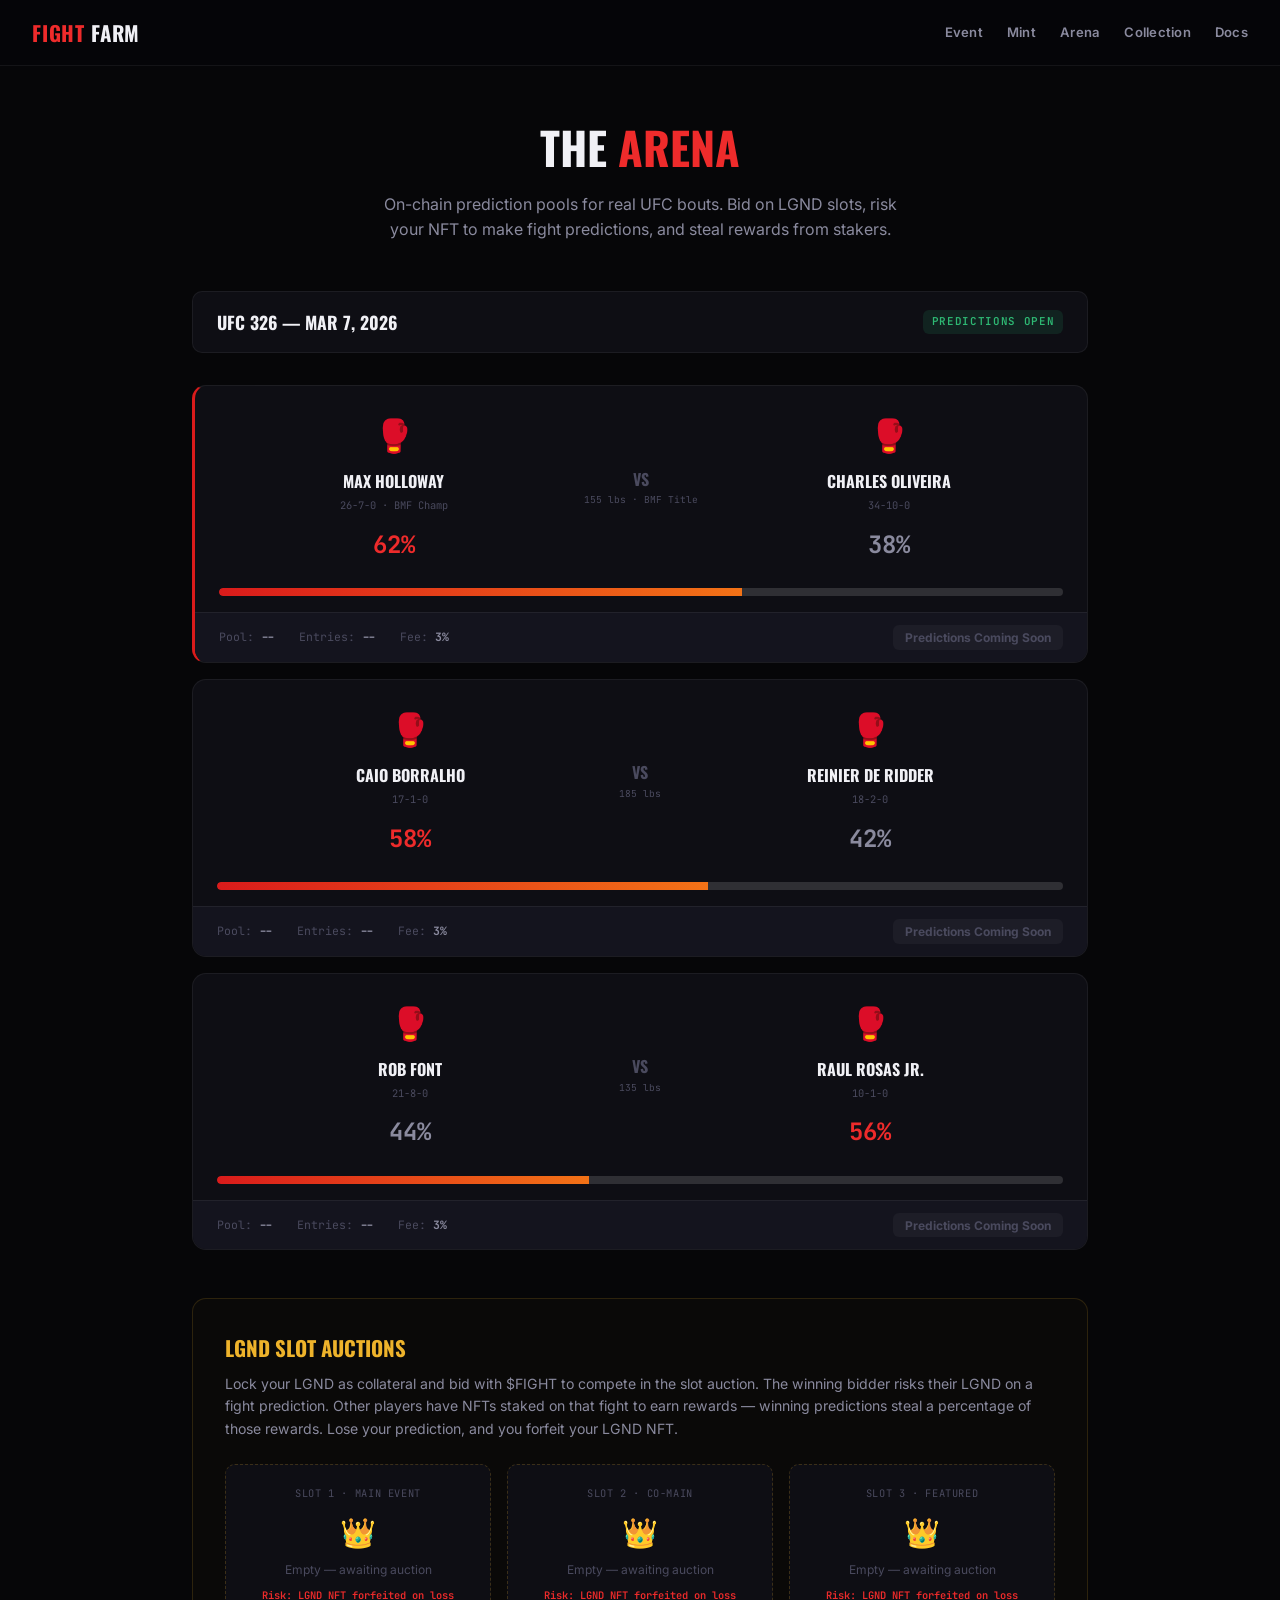
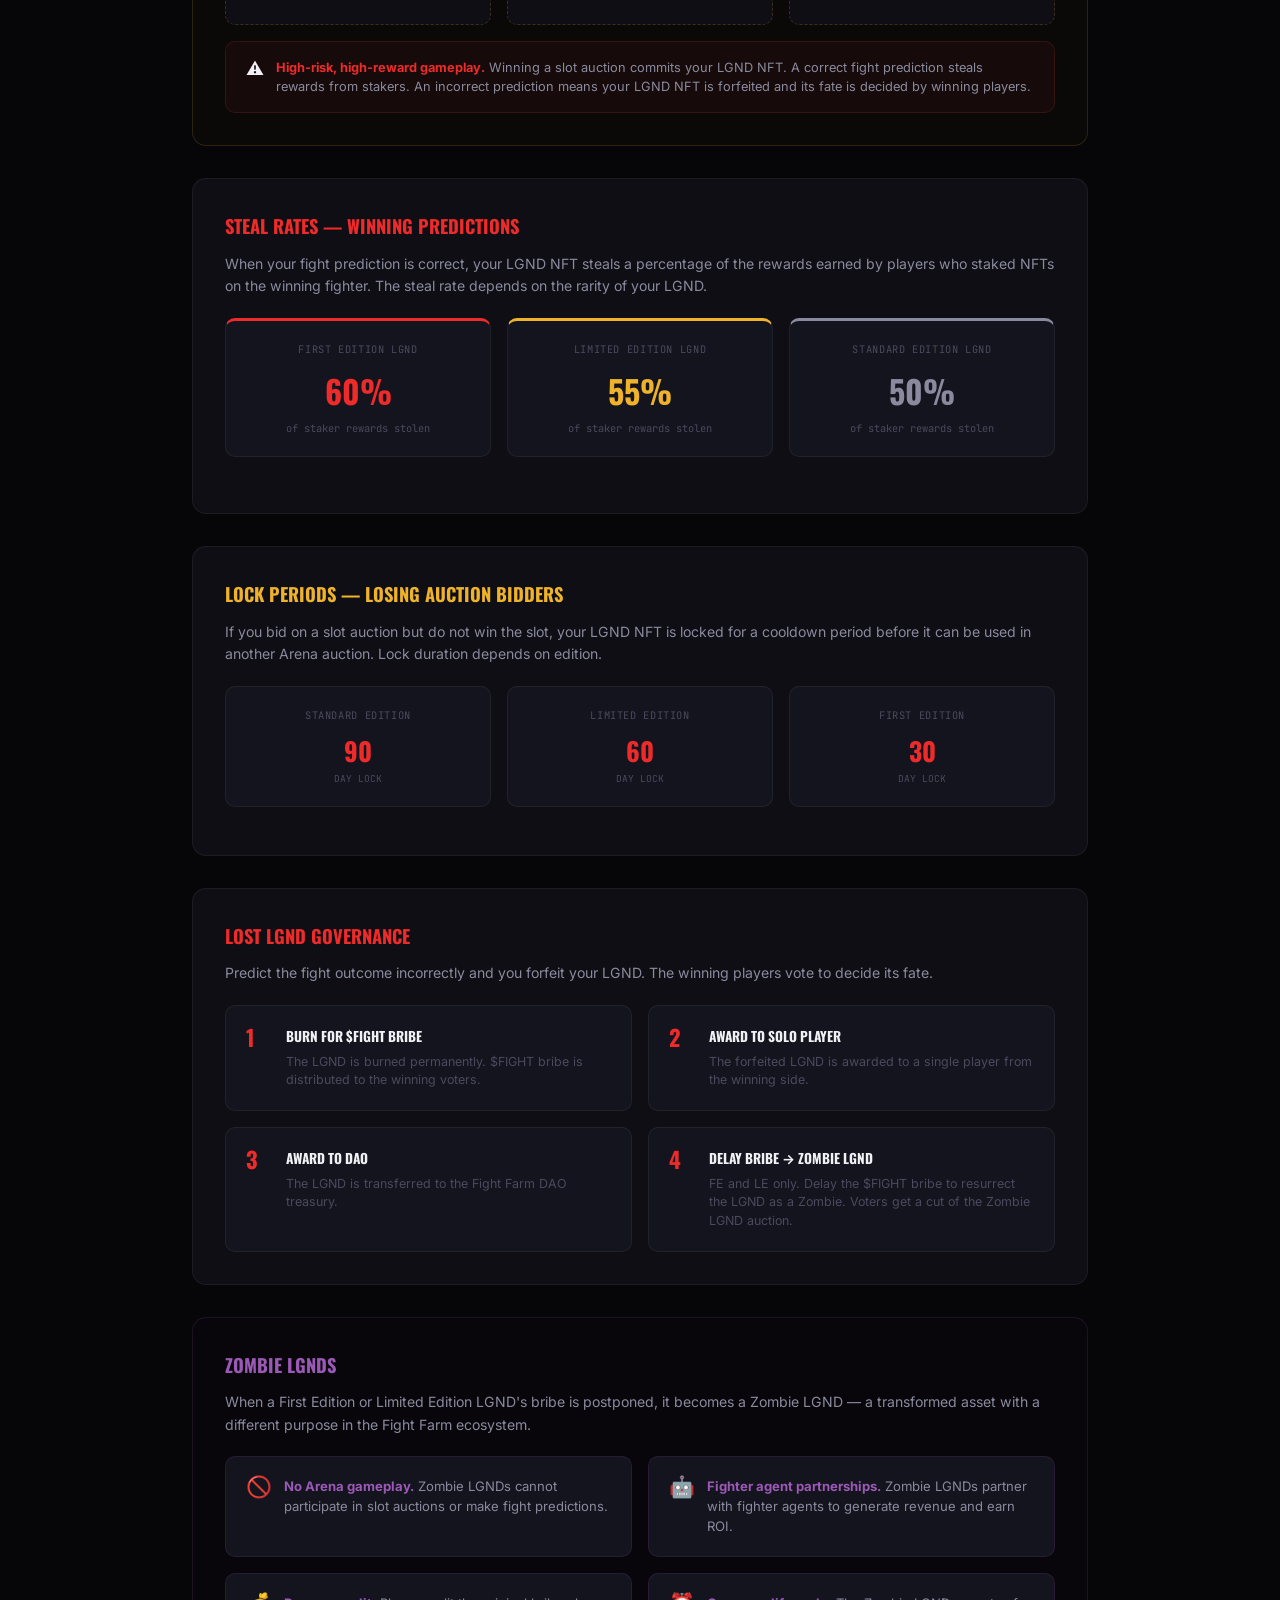
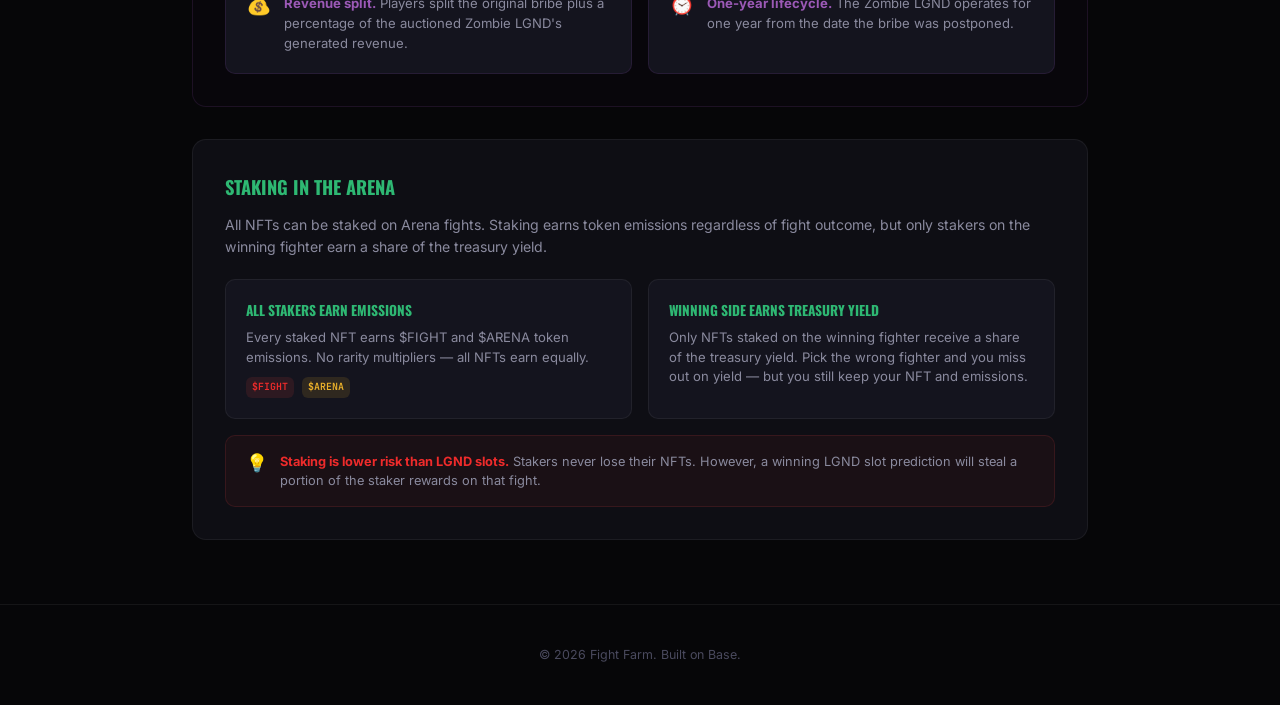
==== commit 6b5bb0a9: "Clarify Arena slot auctions and Lost LGND Governance Slot auctions: lock LGND as collateral, bid wit" ====
--- a/arena.html
+++ b/arena.html
@@ -607,7 +607,7 @@
         <!-- LGND Slots -->
         <div class="lgnd-slots-section">
             <div class="lgnd-slots-title">LGND Slot Auctions</div>
-            <p class="lgnd-slots-desc">LGND NFTs participate in Arena gameplay through slot auctions. Players bid to win a slot, then risk their LGND NFT to make a fight prediction. Other players have NFTs staked on that fight to earn rewards &mdash; winning predictions steal a percentage of those rewards. Lose your prediction, and you forfeit your LGND NFT.</p>
+            <p class="lgnd-slots-desc">Lock your LGND as collateral and bid with $FIGHT to compete in the slot auction. The winning bidder risks their LGND on a fight prediction. Other players have NFTs staked on that fight to earn rewards &mdash; winning predictions steal a percentage of those rewards. Lose your prediction, and you forfeit your LGND NFT.</p>
             <div class="lgnd-slot-grid">
                 <div class="lgnd-slot">
                     <div class="lgnd-slot-label">Slot 1 &middot; Main Event</div>
@@ -687,35 +687,35 @@
 
             <!-- Losing LGND Fate -->
             <div class="mechanics-section">
-                <div class="mechanics-section-title mechanics-section-title--red">Losing LGND Fate</div>
-                <p class="mechanics-desc">When a prediction is wrong, the LGND NFT is forfeited. Winning players (those who staked on the correct fighter) vote on what happens to the lost LGND.</p>
+                <div class="mechanics-section-title mechanics-section-title--red">Lost LGND Governance</div>
+                <p class="mechanics-desc">Predict the fight outcome incorrectly and you forfeit your LGND. The winning players vote to decide its fate.</p>
                 <div class="fate-grid">
                     <div class="fate-card">
                         <div class="fate-number">1</div>
                         <div class="fate-content">
                             <div class="fate-title">Burn for $FIGHT Bribe</div>
-                            <div class="fate-desc">The LGND is burned permanently. In return, $FIGHT tokens are distributed as a bribe to winning voters.</div>
+                            <div class="fate-desc">The LGND is burned permanently. $FIGHT bribe is distributed to the winning voters.</div>
                         </div>
                     </div>
                     <div class="fate-card">
                         <div class="fate-number">2</div>
                         <div class="fate-content">
-                            <div class="fate-title">Award to Random Solo Player</div>
-                            <div class="fate-desc">The forfeited LGND is awarded to a random individual player from the winning side of the pool.</div>
+                            <div class="fate-title">Award to Solo Player</div>
+                            <div class="fate-desc">The forfeited LGND is awarded to a single player from the winning side.</div>
                         </div>
                     </div>
                     <div class="fate-card">
                         <div class="fate-number">3</div>
                         <div class="fate-content">
-                            <div class="fate-title">Award to DAO Team</div>
-                            <div class="fate-desc">The LGND is transferred to the Fight Farm DAO team treasury for community-directed use.</div>
+                            <div class="fate-title">Award to DAO</div>
+                            <div class="fate-desc">The LGND is transferred to the Fight Farm DAO treasury.</div>
                         </div>
                     </div>
                     <div class="fate-card">
                         <div class="fate-number">4</div>
                         <div class="fate-content">
-                            <div class="fate-title">Postpone &rarr; Zombie LGND</div>
-                            <div class="fate-desc">FE and LE only. The bribe is postponed for one year. The LGND becomes a Zombie LGND with a new role in the ecosystem.</div>
+                            <div class="fate-title">Delay Bribe &rarr; Zombie LGND</div>
+                            <div class="fate-desc">FE and LE only. Delay the $FIGHT bribe to resurrect the LGND as a Zombie. Voters get a cut of the Zombie LGND auction.</div>
                         </div>
                     </div>
                 </div>
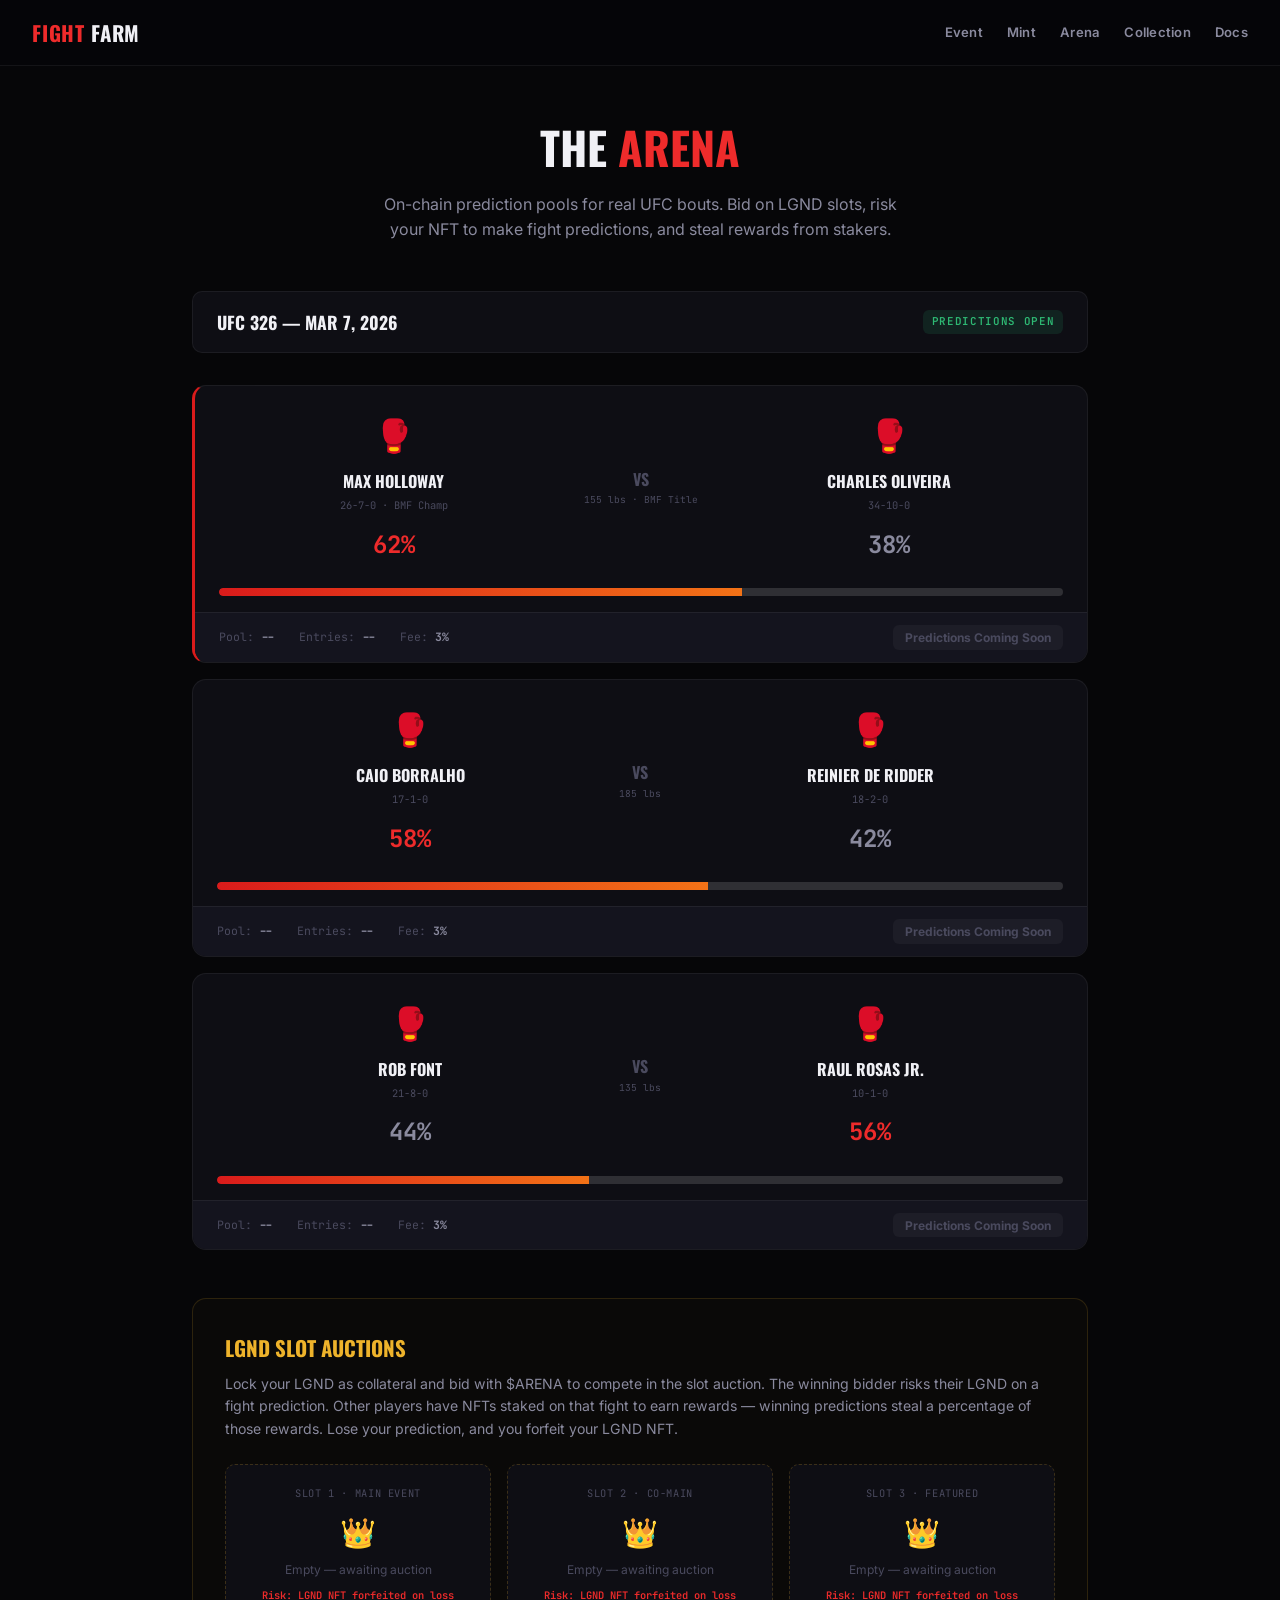
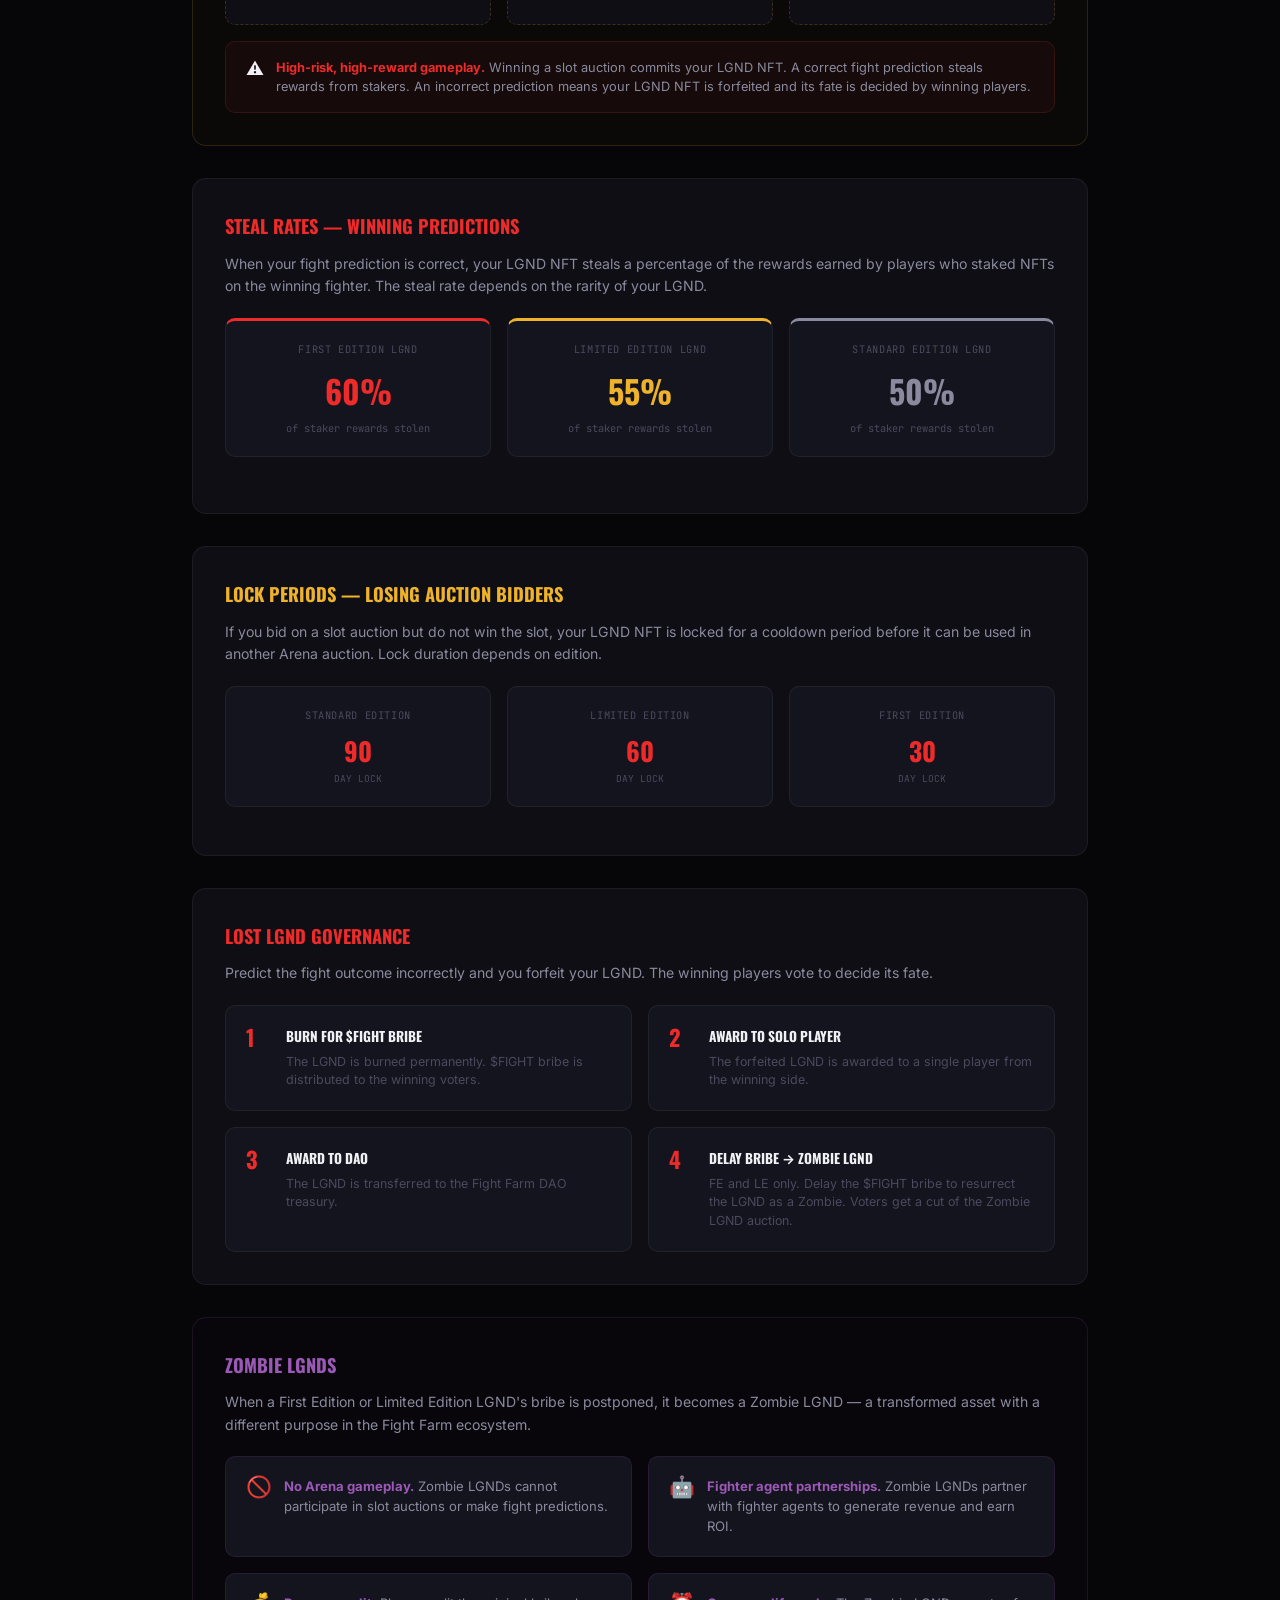
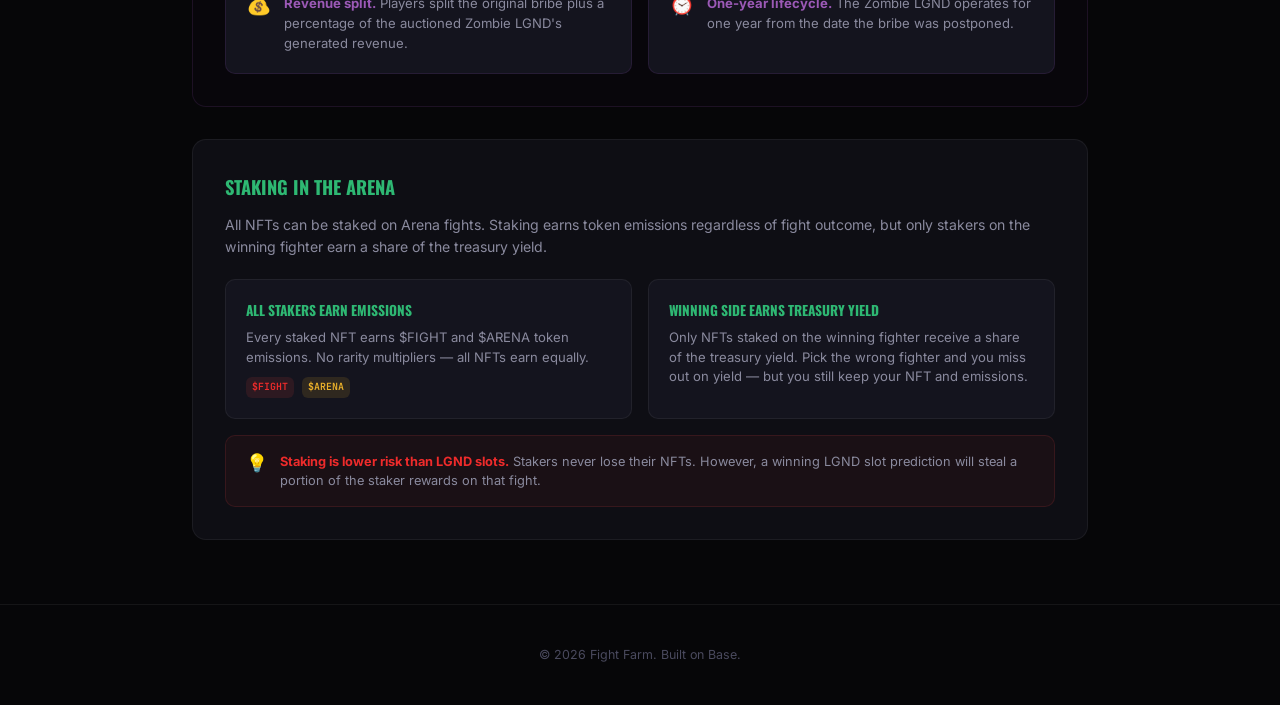
==== commit ee49b48f: "Fix slot auctions to $ARENA (not $FIGHT) FE auctions and LGND slot auctions are both paid in $ARENA." ====
--- a/arena.html
+++ b/arena.html
@@ -607,7 +607,7 @@
         <!-- LGND Slots -->
         <div class="lgnd-slots-section">
             <div class="lgnd-slots-title">LGND Slot Auctions</div>
-            <p class="lgnd-slots-desc">Lock your LGND as collateral and bid with $FIGHT to compete in the slot auction. The winning bidder risks their LGND on a fight prediction. Other players have NFTs staked on that fight to earn rewards &mdash; winning predictions steal a percentage of those rewards. Lose your prediction, and you forfeit your LGND NFT.</p>
+            <p class="lgnd-slots-desc">Lock your LGND as collateral and bid with $ARENA to compete in the slot auction. The winning bidder risks their LGND on a fight prediction. Other players have NFTs staked on that fight to earn rewards &mdash; winning predictions steal a percentage of those rewards. Lose your prediction, and you forfeit your LGND NFT.</p>
             <div class="lgnd-slot-grid">
                 <div class="lgnd-slot">
                     <div class="lgnd-slot-label">Slot 1 &middot; Main Event</div>
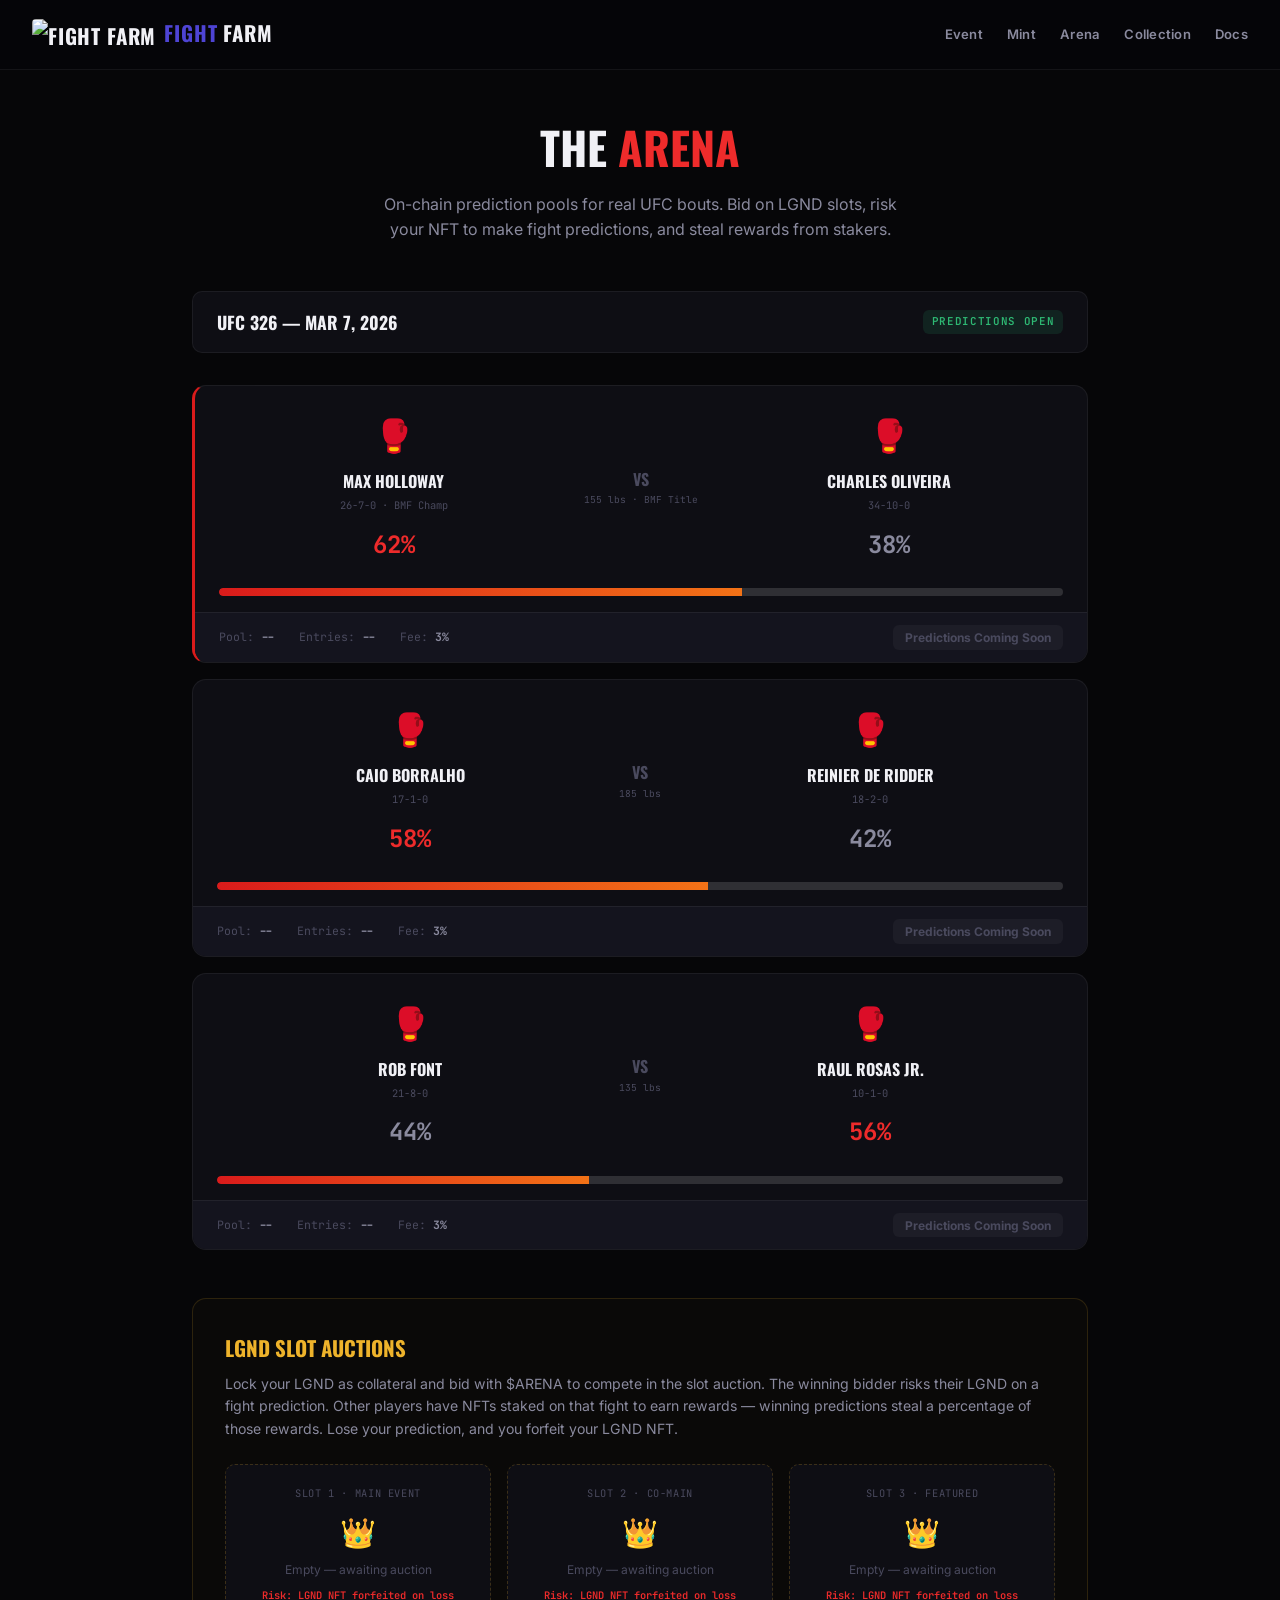
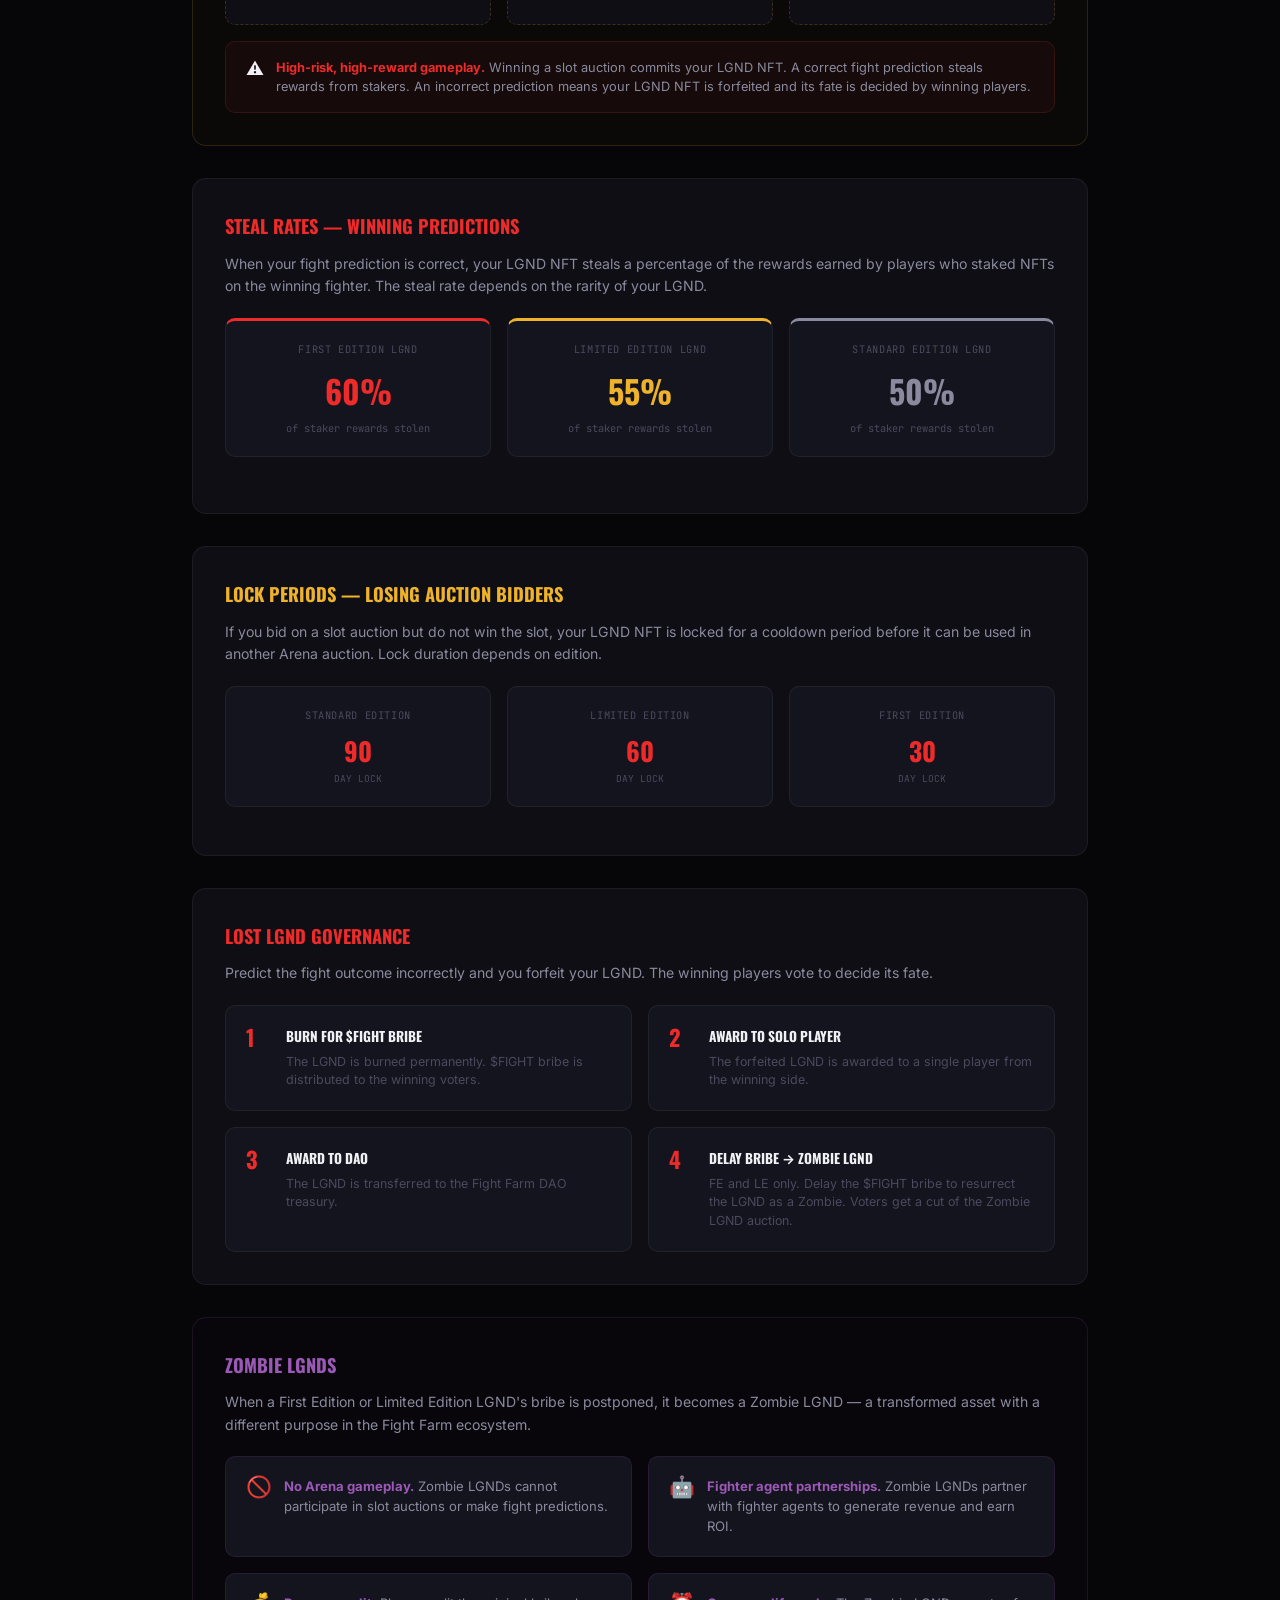
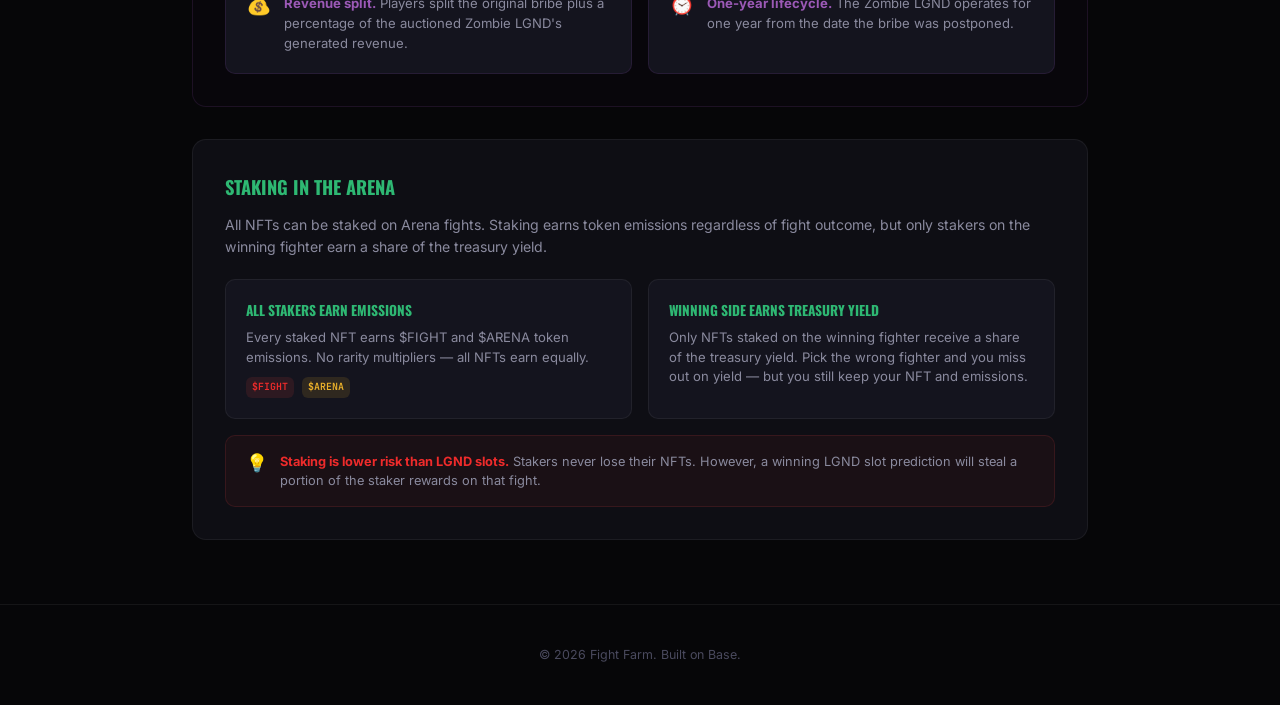
==== commit 5961aed4: "Apply brand colors (#3c32be) and add logo to nav Brand blue-purple replaces red for: logo text, hero" ====
--- a/arena.html
+++ b/arena.html
@@ -467,7 +467,7 @@
 <body>
 
     <nav class="nav">
-        <a href="/" class="nav-brand"><span>Fight</span> Farm</a>
+        <a href="/" class="nav-brand"><img src="/assets/fightfarmlogo.jpg" alt="Fight Farm" class="nav-logo"><span>Fight</span> Farm</a>
         <div class="nav-links">
             <a href="/event" class="nav-link">Event</a>
             <a href="/mint" class="nav-link">Mint</a>
--- a/styles/main.css
+++ b/styles/main.css
@@ -10,6 +10,11 @@
     --text-primary: #f0f0f5;
     --text-secondary: #8a8a9e;
     --text-dim: #4a4a5e;
+    --brand: #3c32be;
+    --brand-bright: #4e44d4;
+    --brand-dim: hsla(244, 58%, 47%, 0.12);
+    --brand-glow: hsla(244, 58%, 47%, 0.25);
+    --border-brand: hsla(244, 58%, 47%, 0.2);
     --red: hsl(0, 78%, 48%);
     --red-bright: hsl(0, 85%, 55%);
     --red-dim: hsla(0, 78%, 48%, 0.12);
@@ -68,7 +73,14 @@
     letter-spacing: 0.04em;
     color: var(--text-primary);
 }
-.nav-brand span { color: var(--red-bright); }
+.nav-logo {
+    height: 28px;
+    width: auto;
+    border-radius: 4px;
+    margin-right: 0.5rem;
+    vertical-align: middle;
+}
+.nav-brand span { color: var(--brand-bright); }
 .nav-links { display: flex; gap: 1.5rem; align-items: center; }
 .nav-link {
     font-size: 0.82rem;
@@ -82,7 +94,7 @@
     font-size: 0.78rem;
     font-weight: 700;
     padding: 0.5em 1.2em;
-    background: var(--red);
+    background: var(--brand);
     color: #fff;
     border-radius: var(--radius-sm);
     transition: filter 0.2s, transform 0.2s;
@@ -118,9 +130,9 @@
     letter-spacing: 0.1em;
     padding: 0.4em 1em;
     border-radius: 100px;
-    border: 1px solid var(--border-red);
-    background: var(--red-dim);
-    color: var(--red-bright);
+    border: 1px solid var(--border-brand);
+    background: var(--brand-dim);
+    color: var(--brand-bright);
     margin-bottom: 1.5rem;
     position: relative;
 }
@@ -134,7 +146,7 @@
     margin-bottom: 1.2rem;
     position: relative;
 }
-.hero h1 .fight { color: var(--red-bright); }
+.hero h1 .fight { color: var(--brand-bright); }
 .hero h1 .farm {
     background: linear-gradient(135deg, var(--text-primary), var(--text-secondary));
     -webkit-background-clip: text;
@@ -170,11 +182,11 @@
     text-decoration: none;
 }
 .btn-primary {
-    background: var(--red);
+    background: var(--brand);
     color: #fff;
-    box-shadow: 0 4px 20px var(--red-glow);
-}
-.btn-primary:hover { filter: brightness(1.15); transform: translateY(-2px); box-shadow: 0 6px 28px var(--red-glow); }
+    box-shadow: 0 4px 20px var(--brand-glow);
+}
+.btn-primary:hover { filter: brightness(1.15); transform: translateY(-2px); box-shadow: 0 6px 28px var(--brand-glow); }
 .btn-secondary {
     background: hsla(0, 0%, 100%, 0.06);
     color: var(--text-primary);
@@ -199,7 +211,7 @@
     font-weight: 800;
     color: var(--text-primary);
 }
-.stat-value .accent { color: var(--red-bright); }
+.stat-value .accent { color: var(--brand-bright); }
 .stat-label {
     font-size: 0.75rem;
     font-weight: 600;
@@ -221,7 +233,7 @@
     font-weight: 600;
     text-transform: uppercase;
     letter-spacing: 0.1em;
-    color: var(--red-bright);
+    color: var(--brand-bright);
     margin-bottom: 0.75rem;
 }
 .section-title {
